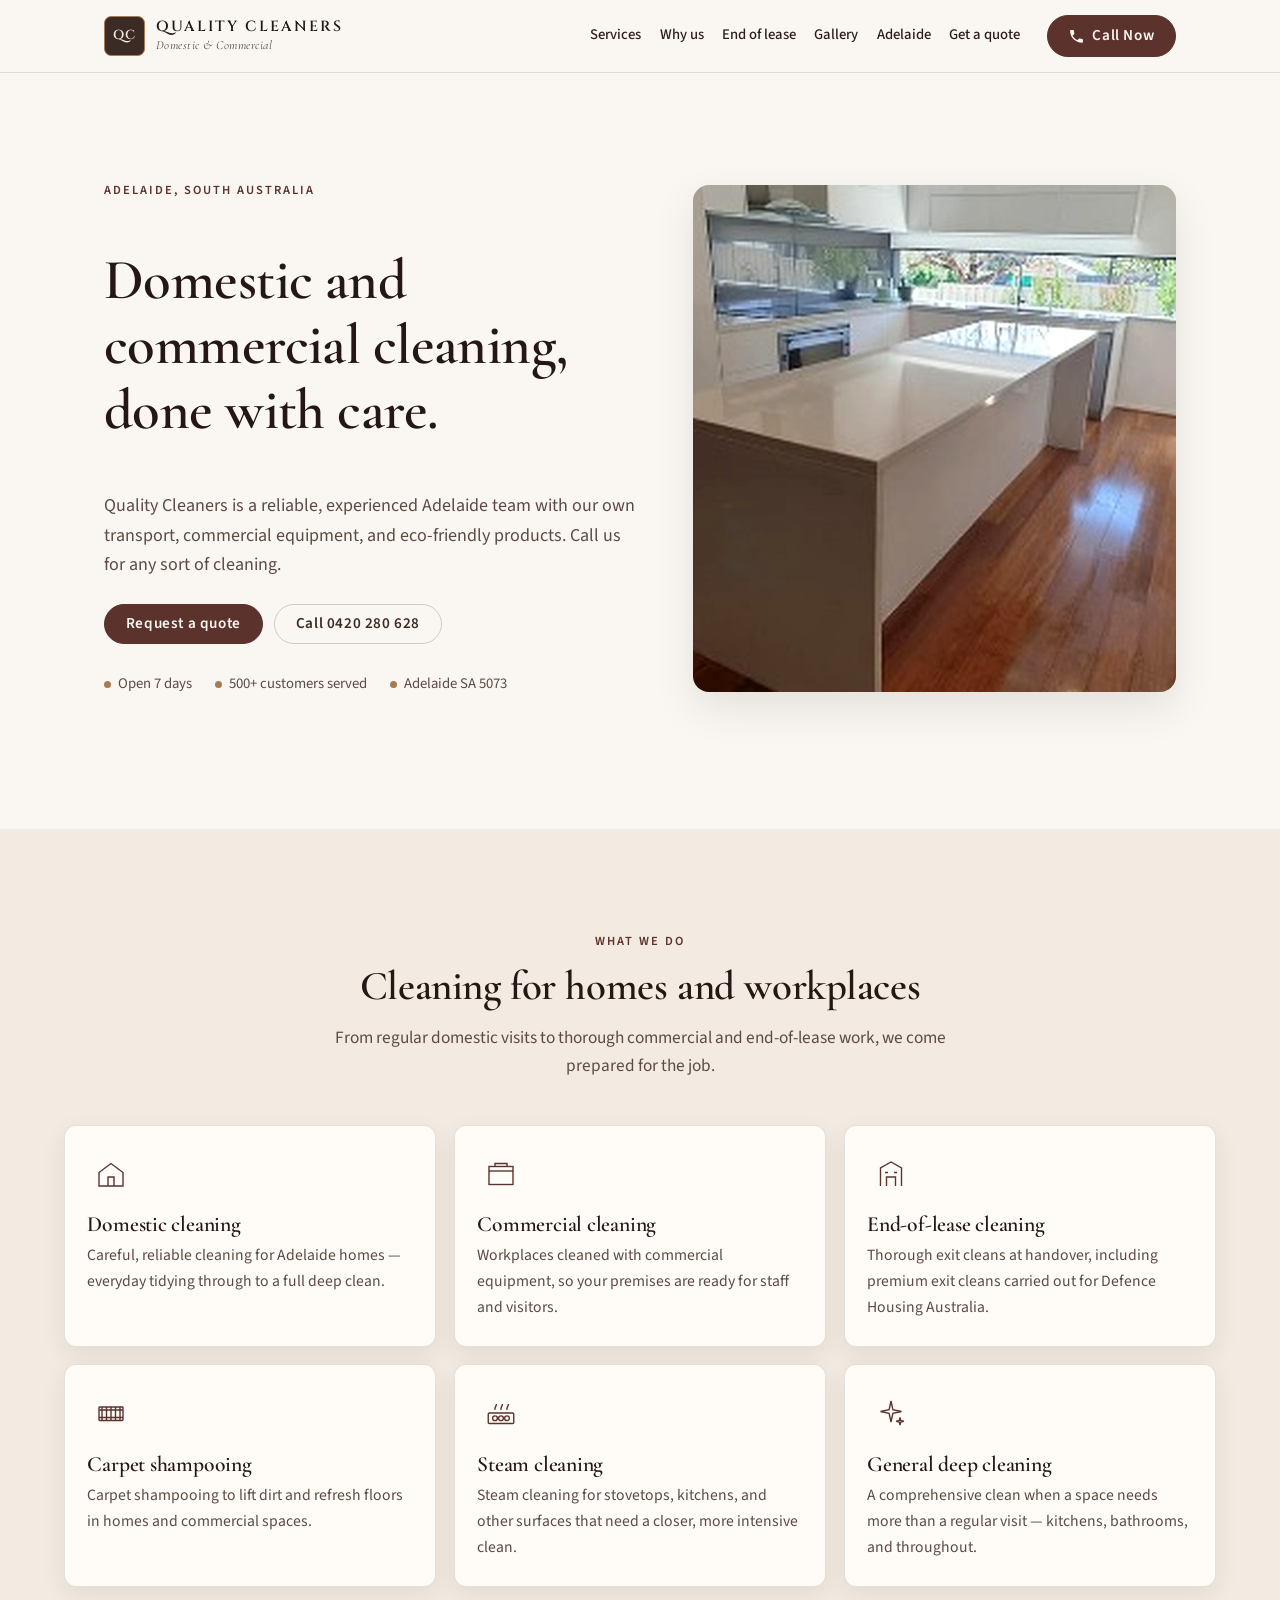
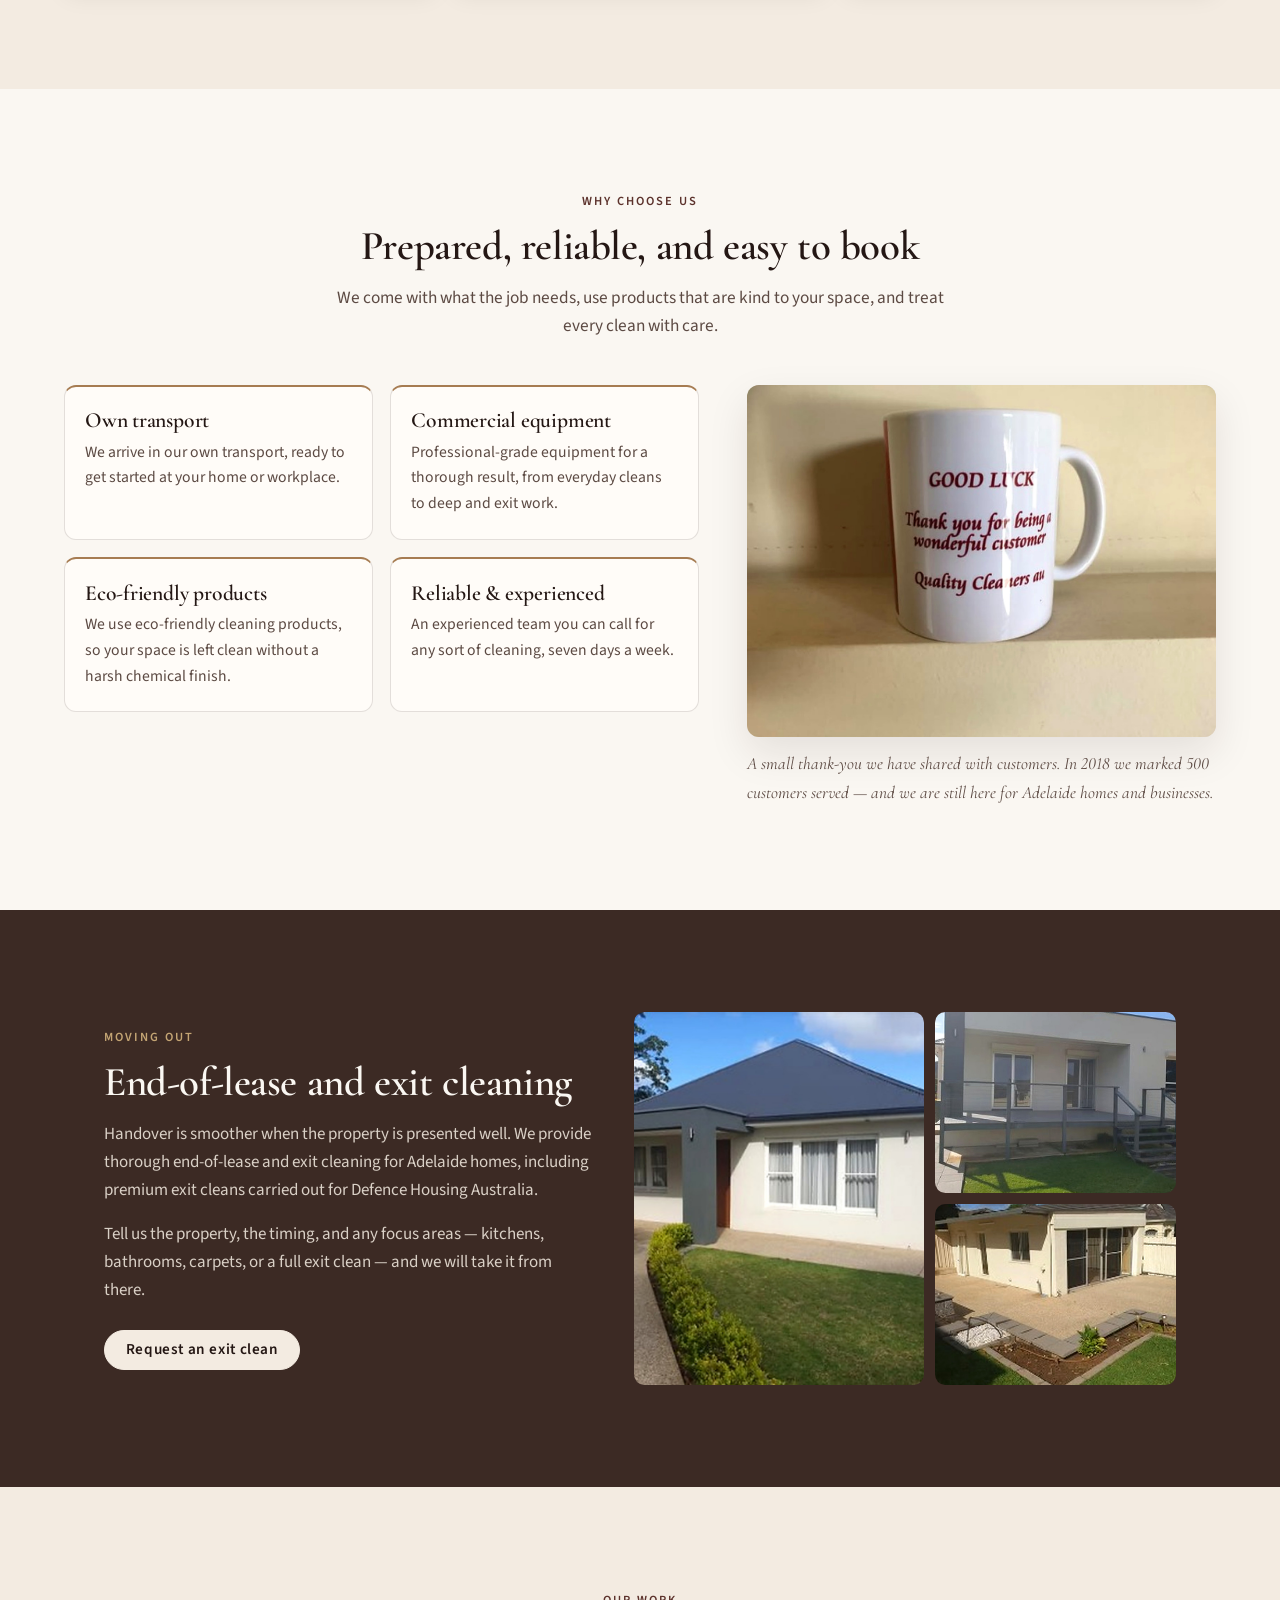
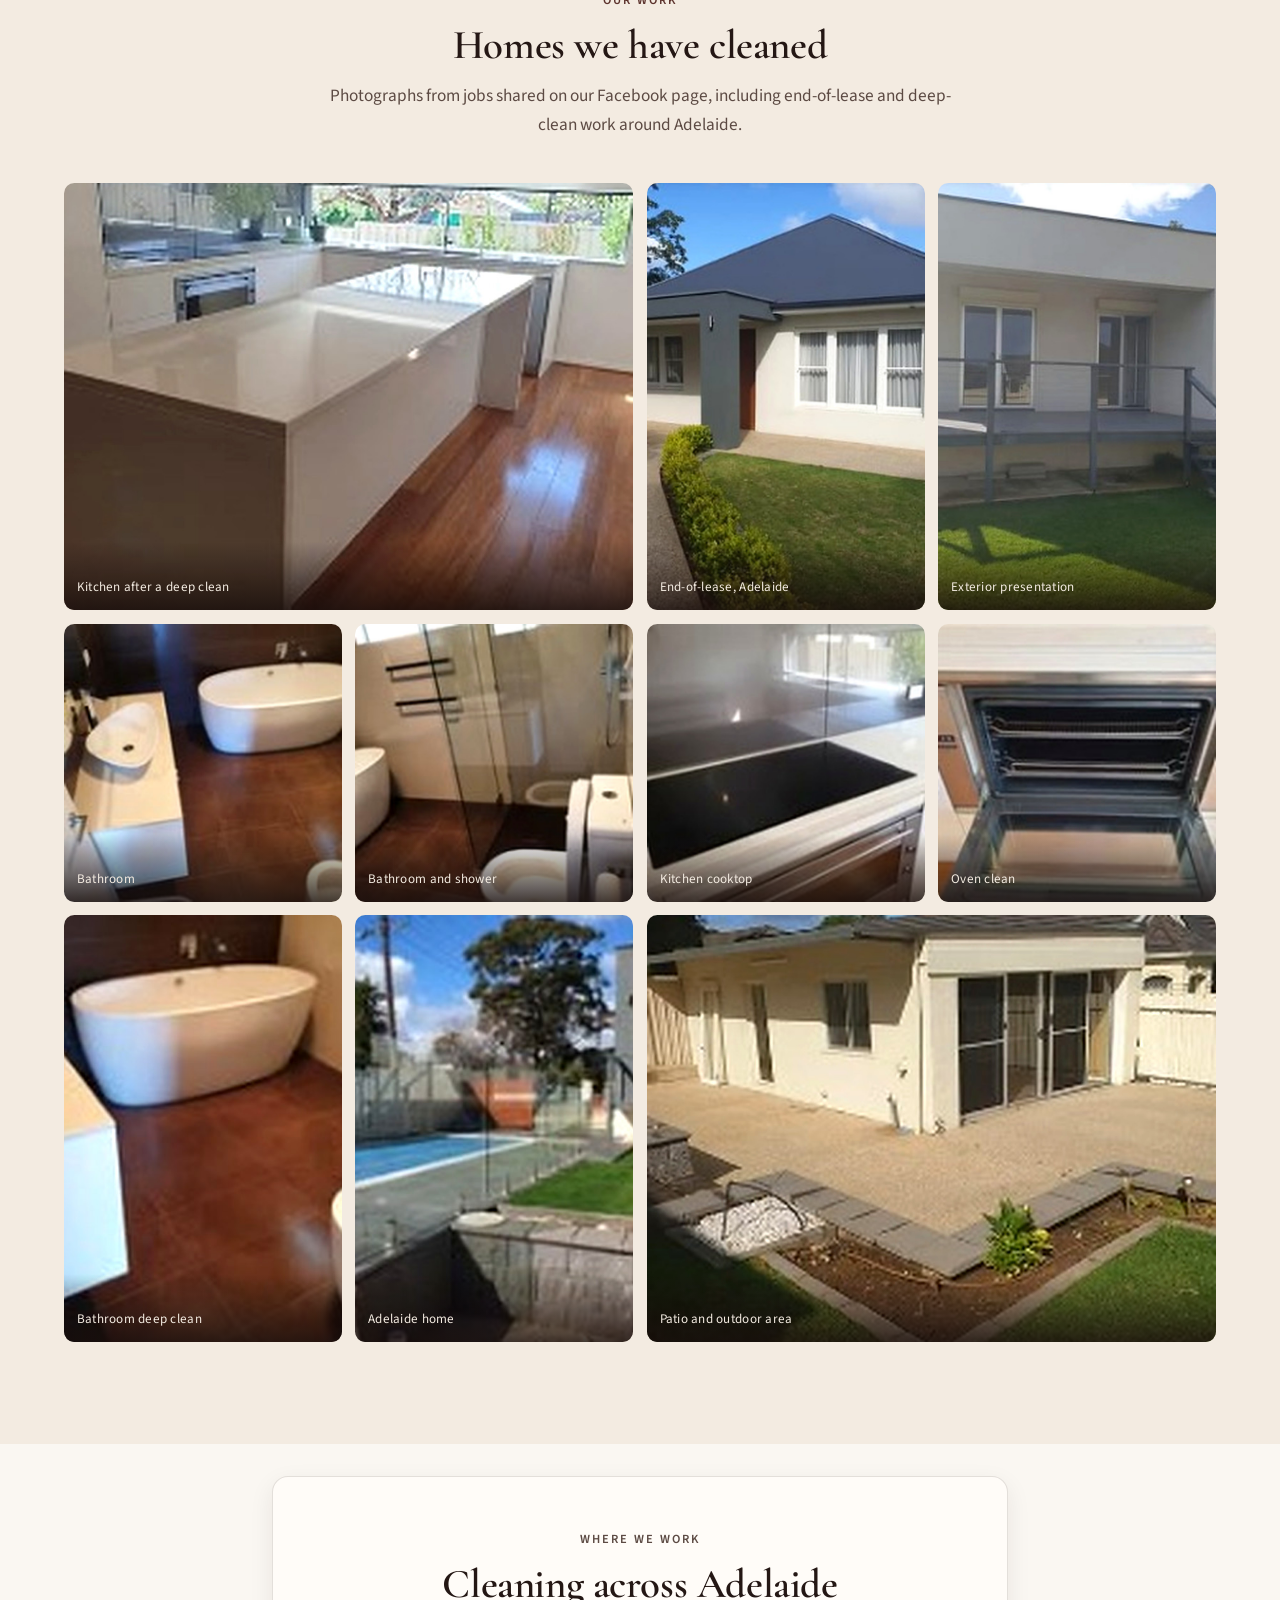
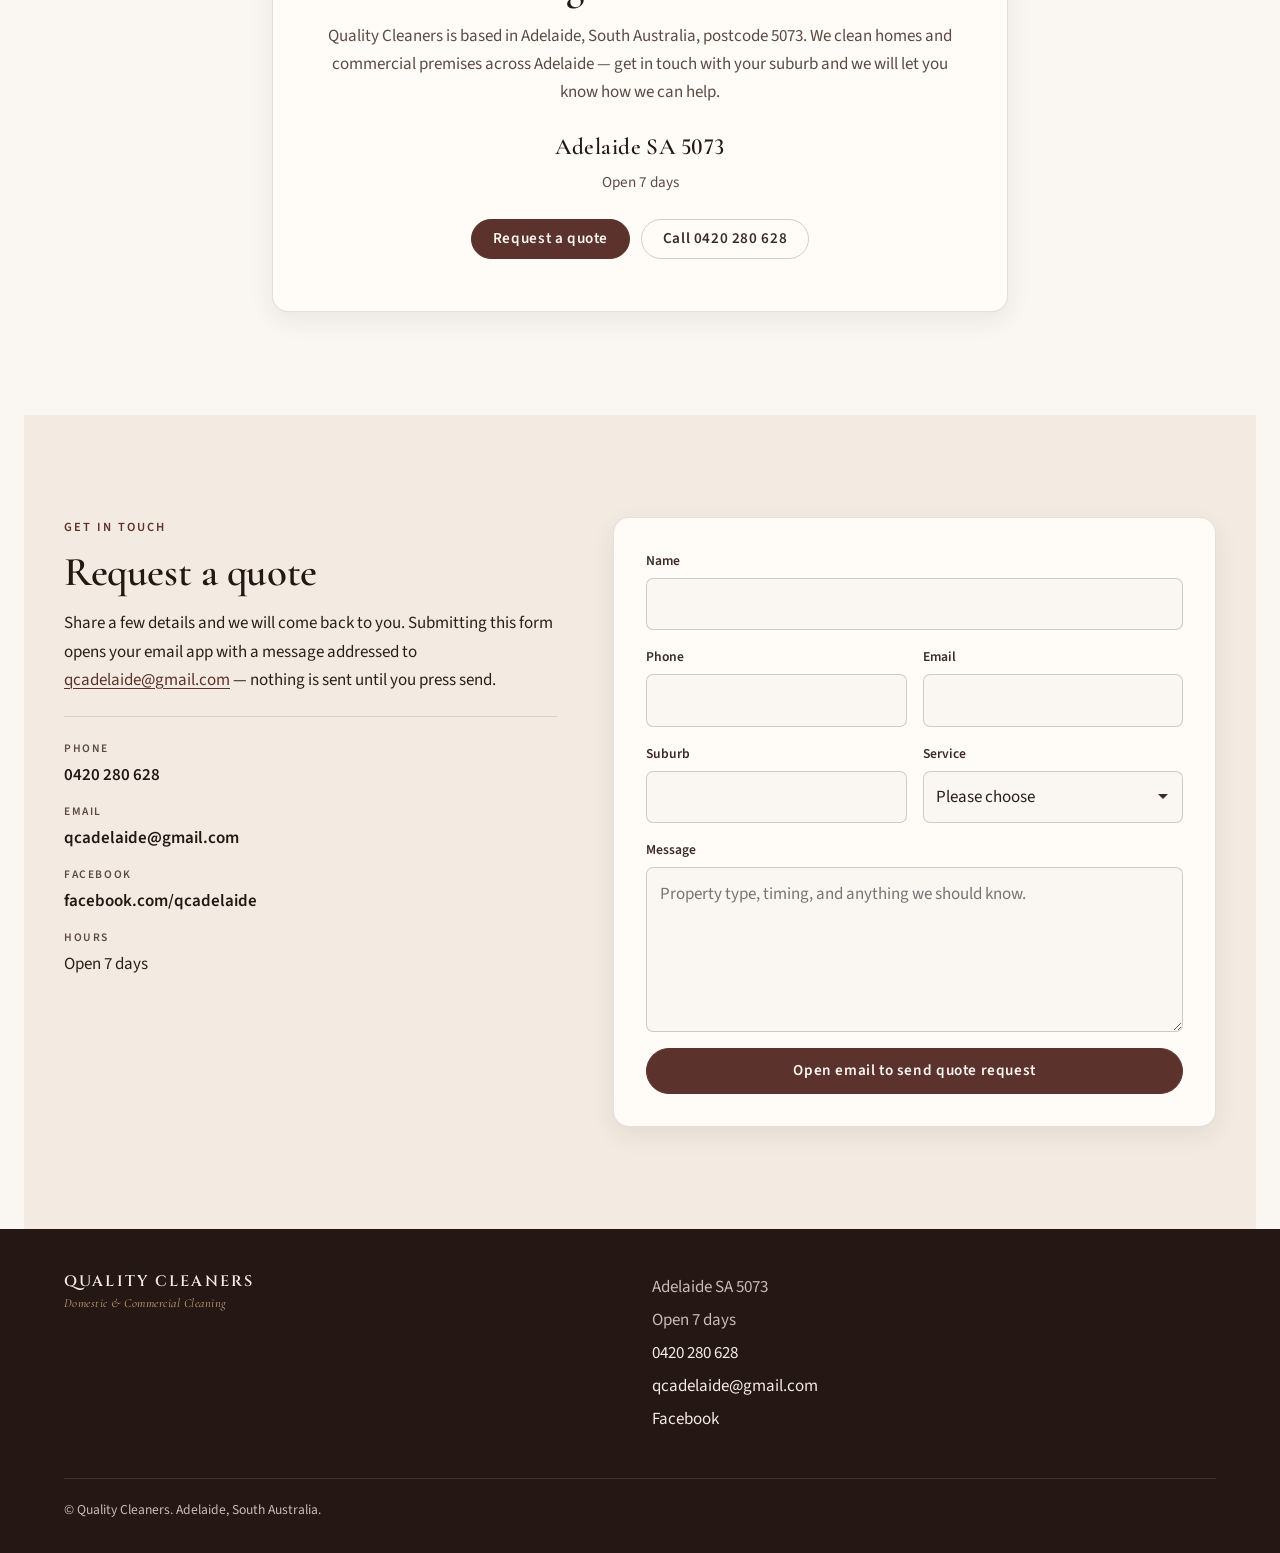
==== index.html @ 57293401 "Add Quality Cleaners Adelaide static site" ====
<!DOCTYPE html>
<html lang="en-AU">
<head>
  <meta charset="utf-8">
  <meta name="viewport" content="width=device-width, initial-scale=1">
  <title>Quality Cleaners | Domestic &amp; Commercial Cleaning in Adelaide</title>
  <meta name="description" content="Reliable, experienced Adelaide cleaners with our own transport, commercial equipment and eco-friendly products. Domestic, commercial, end-of-lease, carpet and steam cleaning. Open 7 days.">
  <meta name="theme-color" content="#3C2A24">
  <meta name="robots" content="index, follow">
  <meta name="geo.region" content="AU-SA">
  <meta name="geo.placename" content="Adelaide">
  <meta name="author" content="Quality Cleaners">
  <!-- TODO: Add a canonical URL and absolute og:image URL once the site has a live domain. -->
  <meta property="og:type" content="website">
  <meta property="og:locale" content="en_AU">
  <meta property="og:site_name" content="Quality Cleaners">
  <meta property="og:title" content="Quality Cleaners | Domestic &amp; Commercial Cleaning in Adelaide">
  <meta property="og:description" content="Reliable, experienced Adelaide cleaners with our own transport, commercial equipment and eco-friendly products. Open 7 days.">
  <meta property="og:image" content="images/og-image.jpg">
  <meta property="og:image:width" content="1200">
  <meta property="og:image:height" content="630">
  <meta property="og:image:alt" content="Quality Cleaners — a freshly cleaned kitchen in Adelaide.">
  <meta name="twitter:card" content="summary_large_image">
  <meta name="twitter:title" content="Quality Cleaners | Domestic &amp; Commercial Cleaning in Adelaide">
  <meta name="twitter:description" content="Reliable, experienced Adelaide cleaners. Own transport, commercial equipment, eco-friendly products. Open 7 days.">
  <meta name="twitter:image" content="images/og-image.jpg">
  <link rel="icon" href="favicon.svg" type="image/svg+xml">
  <link rel="icon" href="favicon.ico" sizes="any">
  <link rel="icon" href="favicon-32.png" type="image/png" sizes="32x32">
  <link rel="apple-touch-icon" href="apple-touch-icon.png">
  <link rel="preload" href="fonts/cinzel-normal-400-900-latin.woff2" as="font" type="font/woff2" crossorigin>
  <link rel="preload" href="fonts/cormorant-garamond-normal-400-700-latin.woff2" as="font" type="font/woff2" crossorigin>
  <link rel="preload" href="fonts/source-sans-3-normal-200-900-latin.woff2" as="font" type="font/woff2" crossorigin>
  <link rel="stylesheet" href="css/fonts.css">
  <link rel="stylesheet" href="css/styles.css">
  <script type="application/ld+json">
  {
    "@context": "https://schema.org",
    "@type": "LocalBusiness",
    "@id": "#quality-cleaners",
    "name": "Quality Cleaners",
    "alternateName": "Quality Cleaners au Domestic & Commercial Cleaning",
    "description": "Reliable, experienced Adelaide cleaners with our own transport, commercial equipment and eco-friendly products. Domestic, commercial, end-of-lease, carpet and steam cleaning.",
    "telephone": "+61420280628",
    "email": "qcadelaide@gmail.com",
    "image": "images/og-image.jpg",
    "address": {
      "@type": "PostalAddress",
      "addressLocality": "Adelaide",
      "addressRegion": "SA",
      "postalCode": "5073",
      "addressCountry": "AU"
    },
    "areaServed": {
      "@type": "City",
      "name": "Adelaide"
    },
    "openingHoursSpecification": {
      "@type": "OpeningHoursSpecification",
      "dayOfWeek": [
        "Monday", "Tuesday", "Wednesday", "Thursday", "Friday", "Saturday", "Sunday"
      ],
      "opens": "00:00",
      "closes": "23:59"
    },
    "sameAs": [
      "https://www.facebook.com/qcadelaide"
    ]
  }
  </script>
</head>
<body id="top">
  <a class="skip-link" href="#main">Skip to content</a>

  <header class="site-header" id="header">
    <div class="header-inner">
      <a class="logo" href="#top">
        <span class="logo-mark" aria-hidden="true">QC</span>
        <span class="logo-text">
          <span class="logo-name">Quality Cleaners</span>
          <span class="logo-tag">Domestic &amp; Commercial</span>
        </span>
      </a>
      <nav class="nav" id="site-nav" aria-label="Primary">
        <a href="#services">Services</a>
        <a href="#why-us">Why us</a>
        <a href="#end-of-lease">End of lease</a>
        <a href="#gallery">Gallery</a>
        <a href="#service-area">Adelaide</a>
        <a href="#quote">Get a quote</a>
      </nav>
      <a class="btn btn-call" href="tel:+61420280628">
        <svg class="icon" viewBox="0 0 24 24" aria-hidden="true"><path fill="currentColor" d="M6.6 10.8c1.4 2.8 3.8 5.1 6.6 6.6l2.2-2.2c.3-.3.7-.4 1.1-.2 1.2.4 2.5.6 3.8.6.6 0 1 .4 1 1V20c0 .6-.4 1-1 1C10.6 21 3 13.4 3 4c0-.6.4-1 1-1h3.5c.6 0 1 .4 1 1 0 1.3.2 2.6.6 3.8.1.4 0 .8-.3 1.1L6.6 10.8z"/></svg>
        Call Now
      </a>
      <button class="nav-toggle" type="button" aria-expanded="false" aria-controls="site-nav" aria-label="Open menu">
        <span></span><span></span><span></span>
      </button>
    </div>
  </header>

  <main id="main">
    <section class="hero" aria-labelledby="hero-title">
      <div class="hero-copy">
        <p class="eyebrow">Adelaide, South Australia</p>
        <h1 id="hero-title">Domestic and commercial cleaning, done with care.</h1>
        <p class="lead">Quality Cleaners is a reliable, experienced Adelaide team with our own transport, commercial equipment, and eco-friendly products. Call us for any sort of cleaning.</p>
        <div class="hero-actions">
          <a class="btn btn-primary" href="#quote">Request a quote</a>
          <a class="btn btn-ghost" href="tel:+61420280628">Call 0420 280 628</a>
        </div>
        <ul class="hero-points">
          <li>Open 7 days</li>
          <li>500+ customers served</li>
          <li>Adelaide SA 5073</li>
        </ul>
      </div>
      <figure class="hero-photo">
        <img src="images/gallery-kitchen.jpg" width="900" height="904" alt="A bright, freshly cleaned kitchen with a white island bench and timber floors.">
      </figure>
    </section>

    <section class="section services" id="services" aria-labelledby="services-title">
      <div class="section-head">
        <p class="eyebrow">What we do</p>
        <h2 id="services-title">Cleaning for homes and workplaces</h2>
        <p class="section-intro">From regular domestic visits to thorough commercial and end-of-lease work, we come prepared for the job.</p>
      </div>
      <ul class="service-grid">
        <li class="service-card">
          <span class="service-icon" aria-hidden="true">
            <svg viewBox="0 0 48 48" fill="none" stroke="currentColor" stroke-width="1.6"><path d="M8 22 L24 10 L40 22 V40 H8 Z"/><path d="M20 40 V28 H28 V40"/></svg>
          </span>
          <h3>Domestic cleaning</h3>
          <p>Careful, reliable cleaning for Adelaide homes — everyday tidying through to a full deep clean.</p>
        </li>
        <li class="service-card">
          <span class="service-icon" aria-hidden="true">
            <svg viewBox="0 0 48 48" fill="none" stroke="currentColor" stroke-width="1.6"><rect x="8" y="14" width="32" height="24"/><path d="M8 20 H40"/><path d="M16 14 V10 H32 V14"/></svg>
          </span>
          <h3>Commercial cleaning</h3>
          <p>Workplaces cleaned with commercial equipment, so your premises are ready for staff and visitors.</p>
        </li>
        <li class="service-card">
          <span class="service-icon" aria-hidden="true">
            <svg viewBox="0 0 48 48" fill="none" stroke="currentColor" stroke-width="1.6"><path d="M10 40 V16 L24 8 L38 16 V40"/><path d="M18 40 V28 H30 V40"/><path d="M16 22 H20 M28 22 H32"/></svg>
          </span>
          <h3>End-of-lease cleaning</h3>
          <p>Thorough exit cleans at handover, including premium exit cleans carried out for Defence Housing Australia.</p>
        </li>
        <li class="service-card">
          <span class="service-icon" aria-hidden="true">
            <svg viewBox="0 0 48 48" fill="none" stroke="currentColor" stroke-width="1.6"><rect x="8" y="16" width="32" height="18" rx="1"/><path d="M12 16 V34 M18 16 V34 M24 16 V34 M30 16 V34 M36 16 V34"/><path d="M8 20 H40 M8 30 H40"/></svg>
          </span>
          <h3>Carpet shampooing</h3>
          <p>Carpet shampooing to lift dirt and refresh floors in homes and commercial spaces.</p>
        </li>
        <li class="service-card">
          <span class="service-icon" aria-hidden="true">
            <svg viewBox="0 0 48 48" fill="none" stroke="currentColor" stroke-width="1.6"><rect x="7" y="24" width="34" height="14" rx="1.5"/><circle cx="16" cy="31" r="3.2"/><circle cx="24" cy="31" r="3.2"/><circle cx="32" cy="31" r="3.2"/><path d="M16 20 C15 16 18 15 18 12"/><path d="M24 20 C23 16 26 15 26 12"/><path d="M32 20 C31 16 34 15 34 12"/></svg>
          </span>
          <h3>Steam cleaning</h3>
          <p>Steam cleaning for stovetops, kitchens, and other surfaces that need a closer, more intensive clean.</p>
        </li>
        <li class="service-card">
          <span class="service-icon" aria-hidden="true">
            <svg viewBox="0 0 48 48" fill="none" stroke="currentColor" stroke-width="1.6"><path d="M24 8 L26.5 19.5 L38 22 L26.5 24.5 L24 36 L21.5 24.5 L10 22 L21.5 19.5 Z"/><path d="M36 30 L37 34 L41 35 L37 36 L36 40 L35 36 L31 35 L35 34 Z"/></svg>
          </span>
          <h3>General deep cleaning</h3>
          <p>A comprehensive clean when a space needs more than a regular visit — kitchens, bathrooms, and throughout.</p>
        </li>
      </ul>
    </section>

    <section class="section why" id="why-us" aria-labelledby="why-title">
      <div class="section-head">
        <p class="eyebrow">Why choose us</p>
        <h2 id="why-title">Prepared, reliable, and easy to book</h2>
        <p class="section-intro">We come with what the job needs, use products that are kind to your space, and treat every clean with care.</p>
      </div>
      <div class="why-layout">
        <ul class="why-grid">
          <li>
            <h3>Own transport</h3>
            <p>We arrive in our own transport, ready to get started at your home or workplace.</p>
          </li>
          <li>
            <h3>Commercial equipment</h3>
            <p>Professional-grade equipment for a thorough result, from everyday cleans to deep and exit work.</p>
          </li>
          <li>
            <h3>Eco-friendly products</h3>
            <p>We use eco-friendly cleaning products, so your space is left clean without a harsh chemical finish.</p>
          </li>
          <li>
            <h3>Reliable &amp; experienced</h3>
            <p>An experienced team you can call for any sort of cleaning, seven days a week.</p>
          </li>
        </ul>
        <figure class="why-aside">
          <img src="images/thank-you-mug.jpg" width="1201" height="900" alt="A Quality Cleaners thank-you mug that reads: Good luck. Thank you for being a wonderful customer.">
          <figcaption>A small thank-you we have shared with customers. In 2018 we marked 500 customers served — and we are still here for Adelaide homes and businesses.</figcaption>
        </figure>
      </div>
    </section>

    <section class="section eol" id="end-of-lease" aria-labelledby="eol-title">
      <div class="eol-copy">
        <p class="eyebrow">Moving out</p>
        <h2 id="eol-title">End-of-lease and exit cleaning</h2>
        <p>Handover is smoother when the property is presented well. We provide thorough end-of-lease and exit cleaning for Adelaide homes, including premium exit cleans carried out for Defence Housing Australia.</p>
        <p>Tell us the property, the timing, and any focus areas — kitchens, bathrooms, carpets, or a full exit clean — and we will take it from there.</p>
        <a class="btn btn-primary" href="#quote">Request an exit clean</a>
      </div>
      <div class="eol-photos">
        <figure>
          <img src="images/gallery-house-front.jpg" width="936" height="900" alt="A freshly presented Adelaide home after an end-of-lease clean.">
        </figure>
        <figure>
          <img src="images/gallery-house-balcony.jpg" width="936" height="900" alt="A modern Adelaide townhouse with a clean outdoor deck and lawn.">
        </figure>
        <figure>
          <img src="images/gallery-house-patio.jpg" width="900" height="904" alt="A clean patio and backyard after an exit clean.">
        </figure>
      </div>
    </section>

    <section class="section gallery" id="gallery" aria-labelledby="gallery-title">
      <div class="section-head">
        <p class="eyebrow">Our work</p>
        <h2 id="gallery-title">Homes we have cleaned</h2>
        <p class="section-intro">Photographs from jobs shared on our Facebook page, including end-of-lease and deep-clean work around Adelaide.</p>
      </div>
      <div class="gallery-grid">
        <figure class="wide">
          <img src="images/gallery-kitchen.jpg" width="900" height="904" alt="A glossy white kitchen island and timber floors after a deep clean.">
          <figcaption>Kitchen after a deep clean</figcaption>
        </figure>
        <figure>
          <img src="images/gallery-house-front.jpg" width="936" height="900" alt="Front of an Adelaide home presented for end-of-lease handover.">
          <figcaption>End-of-lease, Adelaide</figcaption>
        </figure>
        <figure>
          <img src="images/gallery-house-balcony.jpg" width="936" height="900" alt="Clean rear deck and facade of an Adelaide townhouse.">
          <figcaption>Exterior presentation</figcaption>
        </figure>
        <figure>
          <img src="images/gallery-bathroom.jpg" width="600" height="604" alt="A bathroom with a clean vanity, vessel basin and freestanding bath.">
          <figcaption>Bathroom</figcaption>
        </figure>
        <figure>
          <img src="images/gallery-shower.jpg" width="600" height="600" alt="A glass shower, toilet and tiled bathroom after cleaning.">
          <figcaption>Bathroom and shower</figcaption>
        </figure>
        <figure>
          <img src="images/gallery-cooktop.jpg" width="600" height="604" alt="A clean induction cooktop and kitchen benchtop after steam cleaning.">
          <figcaption>Kitchen cooktop</figcaption>
        </figure>
        <figure>
          <img src="images/gallery-oven.jpg" width="600" height="600" alt="A clean oven with the door open, shelves wiped down.">
          <figcaption>Oven clean</figcaption>
        </figure>
        <figure>
          <img src="images/gallery-bathtub.jpg" width="600" height="600" alt="A freestanding bath and tiled bathroom floor.">
          <figcaption>Bathroom deep clean</figcaption>
        </figure>
        <figure>
          <img src="images/gallery-house-pool.jpg" width="600" height="600" alt="An Adelaide backyard with a swimming pool, glass fencing and lawn.">
          <figcaption>Adelaide home</figcaption>
        </figure>
        <figure class="wide">
          <img src="images/gallery-house-patio.jpg" width="900" height="904" alt="A clean paved patio and garden beds at the rear of a house.">
          <figcaption>Patio and outdoor area</figcaption>
        </figure>
      </div>
    </section>

    <section class="section area" id="service-area" aria-labelledby="area-title">
      <div class="area-card">
        <p class="eyebrow">Where we work</p>
        <h2 id="area-title">Cleaning across Adelaide</h2>
        <p>Quality Cleaners is based in Adelaide, South Australia, postcode 5073. We clean homes and commercial premises across Adelaide — get in touch with your suburb and we will let you know how we can help.</p>
        <!-- TODO: Confirm street address. An older cover image showed 80 Montacute Road, Hectorville, Adelaide 5073. Displaying only Adelaide SA 5073 until confirmed. -->
        <p class="area-address">
          <strong>Adelaide SA 5073</strong>
          <span>Open 7 days</span>
        </p>
        <div class="area-actions">
          <a class="btn btn-primary" href="#quote">Request a quote</a>
          <a class="btn btn-ghost" href="tel:+61420280628">Call 0420 280 628</a>
        </div>
      </div>
    </section>

    <section class="section quote" id="quote" aria-labelledby="quote-title">
      <div class="quote-intro">
        <p class="eyebrow">Get in touch</p>
        <h2 id="quote-title">Request a quote</h2>
        <p>Share a few details and we will come back to you. Submitting this form opens your email app with a message addressed to <a href="mailto:qcadelaide@gmail.com">qcadelaide@gmail.com</a> — nothing is sent until you press send.</p>
        <ul class="contact-list">
          <li>
            <span class="label">Phone</span>
            <a href="tel:+61420280628">0420 280 628</a>
          </li>
          <li>
            <span class="label">Email</span>
            <a href="mailto:qcadelaide@gmail.com">qcadelaide@gmail.com</a>
          </li>
          <li>
            <span class="label">Facebook</span>
            <a href="https://www.facebook.com/qcadelaide" rel="noopener noreferrer" target="_blank">facebook.com/qcadelaide</a>
          </li>
          <li>
            <span class="label">Hours</span>
            <span>Open 7 days</span>
          </li>
        </ul>
      </div>
      <form class="quote-form" id="quote-form" action="mailto:qcadelaide@gmail.com" method="post" enctype="text/plain" novalidate>
        <div class="field">
          <label for="name">Name</label>
          <input id="name" name="name" type="text" autocomplete="name" required>
        </div>
        <div class="field-row">
          <div class="field">
            <label for="phone">Phone</label>
            <input id="phone" name="phone" type="tel" autocomplete="tel" inputmode="tel" required>
          </div>
          <div class="field">
            <label for="email">Email</label>
            <input id="email" name="email" type="email" autocomplete="email" required>
          </div>
        </div>
        <div class="field-row">
          <div class="field">
            <label for="suburb">Suburb</label>
            <input id="suburb" name="suburb" type="text" autocomplete="address-level2" required>
          </div>
          <div class="field">
            <label for="service">Service</label>
            <select id="service" name="service" required>
              <option value="">Please choose</option>
              <option>Domestic cleaning</option>
              <option>Commercial cleaning</option>
              <option>End-of-lease / exit cleaning</option>
              <option>Carpet shampooing</option>
              <option>Steam cleaning</option>
              <option>General deep cleaning</option>
              <option>Other / not sure</option>
            </select>
          </div>
        </div>
        <div class="field">
          <label for="message">Message</label>
          <textarea id="message" name="message" rows="5" placeholder="Property type, timing, and anything we should know."></textarea>
        </div>
        <button class="btn btn-primary btn-submit" type="submit">Open email to send quote request</button>
        <p class="form-note" id="form-note" role="status" hidden></p>
      </form>
    </section>
  </main>

  <footer class="site-footer">
    <div class="footer-inner">
      <div class="footer-brand">
        <p class="logo-name">Quality Cleaners</p>
        <p class="logo-tag">Domestic &amp; Commercial Cleaning</p>
      </div>
      <div class="footer-contact">
        <!-- TODO: Confirm street address. An older cover image showed 80 Montacute Road, Hectorville, Adelaide 5073. Displaying only Adelaide SA 5073 until confirmed. -->
        <p>Adelaide SA 5073</p>
        <p>Open 7 days</p>
        <p><a href="tel:+61420280628">0420 280 628</a></p>
        <p><a href="mailto:qcadelaide@gmail.com">qcadelaide@gmail.com</a></p>
        <p><a href="https://www.facebook.com/qcadelaide" rel="noopener noreferrer" target="_blank">Facebook</a></p>
      </div>
      <p class="footer-copy">&copy; Quality Cleaners. Adelaide, South Australia.</p>
    </div>
  </footer>

  <script src="js/main.js"></script>
</body>
</html>
---- css/fonts.css ----
/* latin-ext */
@font-face {
  font-family: 'Cinzel';
  font-style: normal;
  font-weight: 400 900;
  font-display: swap;
  src: url(../fonts/cinzel-normal-400-900-latin-ext.woff2) format('woff2');
  unicode-range: U+0100-02BA, U+02BD-02C5, U+02C7-02CC, U+02CE-02D7, U+02DD-02FF, U+0304, U+0308, U+0329, U+1D00-1DBF, U+1E00-1E9F, U+1EF2-1EFF, U+2020, U+20A0-20AB, U+20AD-20C4, U+2113, U+2C60-2C7F, U+A720-A7FF;
}

/* latin */
@font-face {
  font-family: 'Cinzel';
  font-style: normal;
  font-weight: 400 900;
  font-display: swap;
  src: url(../fonts/cinzel-normal-400-900-latin.woff2) format('woff2');
  unicode-range: U+0000-00FF, U+0131, U+0152-0153, U+02BB-02BC, U+02C6, U+02DA, U+02DC, U+0304, U+0308, U+0329, U+2000-206F, U+20AC, U+2122, U+2191, U+2193, U+2212, U+2215, U+FEFF, U+FFFD;
}

/* latin-ext */
@font-face {
  font-family: 'Cormorant Garamond';
  font-style: italic;
  font-weight: 400 700;
  font-display: swap;
  src: url(../fonts/cormorant-garamond-italic-400-700-latin-ext.woff2) format('woff2');
  unicode-range: U+0100-02BA, U+02BD-02C5, U+02C7-02CC, U+02CE-02D7, U+02DD-02FF, U+0304, U+0308, U+0329, U+1D00-1DBF, U+1E00-1E9F, U+1EF2-1EFF, U+2020, U+20A0-20AB, U+20AD-20C4, U+2113, U+2C60-2C7F, U+A720-A7FF;
}

/* latin */
@font-face {
  font-family: 'Cormorant Garamond';
  font-style: italic;
  font-weight: 400 700;
  font-display: swap;
  src: url(../fonts/cormorant-garamond-italic-400-700-latin.woff2) format('woff2');
  unicode-range: U+0000-00FF, U+0131, U+0152-0153, U+02BB-02BC, U+02C6, U+02DA, U+02DC, U+0304, U+0308, U+0329, U+2000-206F, U+20AC, U+2122, U+2191, U+2193, U+2212, U+2215, U+FEFF, U+FFFD;
}

/* latin-ext */
@font-face {
  font-family: 'Cormorant Garamond';
  font-style: normal;
  font-weight: 400 700;
  font-display: swap;
  src: url(../fonts/cormorant-garamond-normal-400-700-latin-ext.woff2) format('woff2');
  unicode-range: U+0100-02BA, U+02BD-02C5, U+02C7-02CC, U+02CE-02D7, U+02DD-02FF, U+0304, U+0308, U+0329, U+1D00-1DBF, U+1E00-1E9F, U+1EF2-1EFF, U+2020, U+20A0-20AB, U+20AD-20C4, U+2113, U+2C60-2C7F, U+A720-A7FF;
}

/* latin */
@font-face {
  font-family: 'Cormorant Garamond';
  font-style: normal;
  font-weight: 400 700;
  font-display: swap;
  src: url(../fonts/cormorant-garamond-normal-400-700-latin.woff2) format('woff2');
  unicode-range: U+0000-00FF, U+0131, U+0152-0153, U+02BB-02BC, U+02C6, U+02DA, U+02DC, U+0304, U+0308, U+0329, U+2000-206F, U+20AC, U+2122, U+2191, U+2193, U+2212, U+2215, U+FEFF, U+FFFD;
}

/* latin-ext */
@font-face {
  font-family: 'Source Sans 3';
  font-style: italic;
  font-weight: 200 900;
  font-display: swap;
  src: url(../fonts/source-sans-3-italic-200-900-latin-ext.woff2) format('woff2');
  unicode-range: U+0100-02BA, U+02BD-02C5, U+02C7-02CC, U+02CE-02D7, U+02DD-02FF, U+0304, U+0308, U+0329, U+1D00-1DBF, U+1E00-1E9F, U+1EF2-1EFF, U+2020, U+20A0-20AB, U+20AD-20C4, U+2113, U+2C60-2C7F, U+A720-A7FF;
}

/* latin */
@font-face {
  font-family: 'Source Sans 3';
  font-style: italic;
  font-weight: 200 900;
  font-display: swap;
  src: url(../fonts/source-sans-3-italic-200-900-latin.woff2) format('woff2');
  unicode-range: U+0000-00FF, U+0131, U+0152-0153, U+02BB-02BC, U+02C6, U+02DA, U+02DC, U+0304, U+0308, U+0329, U+2000-206F, U+20AC, U+2122, U+2191, U+2193, U+2212, U+2215, U+FEFF, U+FFFD;
}

/* latin-ext */
@font-face {
  font-family: 'Source Sans 3';
  font-style: normal;
  font-weight: 200 900;
  font-display: swap;
  src: url(../fonts/source-sans-3-normal-200-900-latin-ext.woff2) format('woff2');
  unicode-range: U+0100-02BA, U+02BD-02C5, U+02C7-02CC, U+02CE-02D7, U+02DD-02FF, U+0304, U+0308, U+0329, U+1D00-1DBF, U+1E00-1E9F, U+1EF2-1EFF, U+2020, U+20A0-20AB, U+20AD-20C4, U+2113, U+2C60-2C7F, U+A720-A7FF;
}

/* latin */
@font-face {
  font-family: 'Source Sans 3';
  font-style: normal;
  font-weight: 200 900;
  font-display: swap;
  src: url(../fonts/source-sans-3-normal-200-900-latin.woff2) format('woff2');
  unicode-range: U+0000-00FF, U+0131, U+0152-0153, U+02BB-02BC, U+02C6, U+02DA, U+02DC, U+0304, U+0308, U+0329, U+2000-206F, U+20AC, U+2122, U+2191, U+2193, U+2212, U+2215, U+FEFF, U+FFFD;
}
---- css/styles.css ----
/* Quality Cleaners — cream and burgundy-brown */

:root {
  --cream: #F3EBE1;
  --cream-light: #FAF7F2;
  --cream-dark: #E6D9CB;
  --ink: #2C1F1B;
  --ink-soft: #5C4A43;
  --brown: #3C2A24;
  --brown-deep: #241714;
  --burgundy: #5C322C;
  --burgundy-hover: #4A2722;
  --bronze: #A67C52;
  --bronze-soft: #C4A574;
  --line: rgba(60, 42, 36, 0.14);
  --line-strong: rgba(60, 42, 36, 0.22);
  --white: #FFFCF8;
  --shadow: 0 16px 40px rgba(36, 23, 20, 0.10);
  --shadow-soft: 0 8px 24px rgba(36, 23, 20, 0.08);
  --header-h: 4.5rem;
  --max: 72rem;
  --gutter: clamp(1.25rem, 4vw, 2.5rem);
  --font-serif-display: "Cinzel", "Times New Roman", Georgia, serif;
  --font-serif: "Cormorant Garamond", Georgia, "Times New Roman", serif;
  --font-sans: "Source Sans 3", "Source Sans Pro", "Segoe UI", sans-serif;
  --radius: 0.75rem;
}

*, *::before, *::after { box-sizing: border-box; }

html {
  scroll-behavior: smooth;
  scroll-padding-top: calc(var(--header-h) + 0.75rem);
}

@media (prefers-reduced-motion: reduce) {
  html { scroll-behavior: auto; }
  *, *::before, *::after {
    animation-duration: 0.01ms !important;
    animation-iteration-count: 1 !important;
    transition-duration: 0.01ms !important;
  }
}

body {
  margin: 0;
  font-family: var(--font-sans);
  font-size: 1.0625rem;
  line-height: 1.65;
  color: var(--ink);
  background: var(--cream-light);
  -webkit-font-smoothing: antialiased;
  text-rendering: optimizeLegibility;
}

img {
  max-width: 100%;
  height: auto;
  display: block;
}

a {
  color: var(--burgundy);
  text-decoration-thickness: 1px;
  text-underline-offset: 0.18em;
}

a:hover { color: var(--brown-deep); }

h1, h2, h3, .logo-name {
  font-family: var(--font-serif);
  font-weight: 600;
  color: var(--brown-deep);
  letter-spacing: -0.01em;
  line-height: 1.15;
  font-variant-numeric: lining-nums;
}

h1 { font-size: clamp(2.15rem, 4.6vw, 3.55rem); font-weight: 600; }
h2 { font-size: clamp(1.85rem, 3.2vw, 2.65rem); margin: 0.35rem 0 0.85rem; }
h3 { font-size: 1.35rem; margin: 0 0 0.4rem; font-weight: 600; }

p { margin: 0 0 1rem; }
p:last-child { margin-bottom: 0; }

:focus-visible {
  outline: 2px solid var(--bronze);
  outline-offset: 3px;
}

.skip-link {
  position: absolute;
  left: 1rem;
  top: -4rem;
  z-index: 100;
  background: var(--brown);
  color: var(--cream);
  padding: 0.6rem 1rem;
  text-decoration: none;
}
.skip-link:focus { top: 0.75rem; color: var(--cream); }

/* Buttons */
.btn {
  display: inline-flex;
  align-items: center;
  justify-content: center;
  gap: 0.45rem;
  font-family: var(--font-sans);
  font-size: 0.95rem;
  font-weight: 600;
  letter-spacing: 0.04em;
  text-decoration: none;
  border: 1px solid transparent;
  border-radius: 999px;
  padding: 0.72rem 1.3rem;
  cursor: pointer;
  line-height: 1;
  transition: background 0.18s ease, color 0.18s ease, border-color 0.18s ease, transform 0.18s ease;
}
.btn .icon { width: 1.05rem; height: 1.05rem; flex: none; }
.btn-primary {
  background: var(--burgundy);
  color: var(--cream-light);
  border-color: var(--burgundy);
}
.btn-primary:hover {
  background: var(--burgundy-hover);
  color: var(--cream-light);
  border-color: var(--burgundy-hover);
}
.btn-call {
  background: var(--burgundy);
  color: var(--cream-light);
  border-color: var(--burgundy);
  white-space: nowrap;
}
.btn-call:hover {
  background: var(--burgundy-hover);
  color: var(--cream-light);
}
.btn-ghost {
  background: transparent;
  color: var(--brown);
  border-color: var(--line-strong);
}
.btn-ghost:hover {
  background: var(--cream);
  color: var(--brown-deep);
  border-color: var(--brown);
}
.btn-submit { width: 100%; padding: 0.9rem 1.3rem; }

/* Header */
.site-header {
  position: sticky;
  top: 0;
  z-index: 50;
  background: rgba(250, 247, 242, 0.92);
  backdrop-filter: blur(14px);
  -webkit-backdrop-filter: blur(14px);
  border-bottom: 1px solid var(--line);
  transition: box-shadow 0.2s ease;
}
.site-header.is-scrolled { box-shadow: var(--shadow-soft); }

.header-inner {
  max-width: var(--max);
  margin: 0 auto;
  padding: 0.7rem var(--gutter);
  min-height: var(--header-h);
  display: flex;
  align-items: center;
  gap: 1.25rem;
}

.logo {
  display: flex;
  align-items: center;
  gap: 0.7rem;
  text-decoration: none;
  color: var(--brown-deep);
  min-width: 0;
}
.logo:hover { color: var(--brown-deep); }

.logo-mark {
  flex: none;
  width: 2.55rem;
  height: 2.55rem;
  border-radius: 0.45rem;
  background: var(--brown);
  color: var(--cream);
  border: 1px solid var(--bronze);
  display: grid;
  place-items: center;
  font-family: var(--font-serif-display);
  font-weight: 600;
  font-size: 0.82rem;
  letter-spacing: 0.04em;
  box-shadow: inset 0 0 0 2px var(--brown);
}

.logo-text { display: flex; flex-direction: column; line-height: 1.1; }
.logo-name {
  font-family: var(--font-serif-display);
  font-size: 0.92rem;
  font-weight: 600;
  letter-spacing: 0.14em;
  text-transform: uppercase;
  margin: 0;
}
.logo-tag {
  font-family: var(--font-serif);
  font-size: 0.78rem;
  font-style: italic;
  color: var(--ink-soft);
  letter-spacing: 0.04em;
  margin-top: 0.15rem;
}

.nav {
  display: none;
  align-items: center;
  gap: 0.15rem 1.15rem;
  margin-left: auto;
}
.nav a {
  color: var(--ink);
  text-decoration: none;
  font-size: 0.92rem;
  font-weight: 500;
  padding: 0.25rem 0;
  border-bottom: 1px solid transparent;
}
.nav a:hover {
  color: var(--burgundy);
  border-bottom-color: var(--bronze);
}

.header-inner .btn-call { margin-left: auto; }
.nav-toggle {
  display: inline-flex;
  flex-direction: column;
  justify-content: center;
  gap: 5px;
  width: 2.5rem;
  height: 2.5rem;
  padding: 0.5rem;
  border: 1px solid var(--line-strong);
  border-radius: 0.4rem;
  background: transparent;
  cursor: pointer;
}
.nav-toggle span {
  display: block;
  height: 1.5px;
  background: var(--brown);
  border-radius: 1px;
  transition: transform 0.2s ease, opacity 0.2s ease;
}
.nav-toggle[aria-expanded="true"] span:nth-child(1) { transform: translateY(6.5px) rotate(45deg); }
.nav-toggle[aria-expanded="true"] span:nth-child(2) { opacity: 0; }
.nav-toggle[aria-expanded="true"] span:nth-child(3) { transform: translateY(-6.5px) rotate(-45deg); }

@media (min-width: 960px) {
  .nav { display: flex; }
  .nav-toggle { display: none; }
  .header-inner .btn-call { margin-left: 0.4rem; }
}

/* Mobile nav panel */
@media (max-width: 959px) {
  .nav {
    display: flex;
    flex-direction: column;
    align-items: stretch;
    gap: 0;
    position: absolute;
    left: 0;
    right: 0;
    top: 100%;
    background: var(--cream-light);
    border-bottom: 1px solid var(--line);
    padding: 0.5rem var(--gutter) 1.1rem;
    box-shadow: var(--shadow-soft);
    transform-origin: top;
  }
  .nav:not(.is-open) { display: none; }
  .nav a {
    padding: 0.75rem 0;
    border-bottom: 1px solid var(--line);
    font-size: 1.05rem;
  }
  .nav a:last-child { border-bottom: 0; }
  body.nav-open { overflow: hidden; }
}

/* Hero */
.hero {
  max-width: var(--max);
  margin: 0 auto;
  padding: clamp(1.75rem, 4vw, 3.5rem) var(--gutter) clamp(2.5rem, 6vw, 5rem);
  display: grid;
  gap: 2.25rem;
  align-items: center;
}
@media (min-width: 880px) {
  .hero {
    grid-template-columns: minmax(0, 1.05fr) minmax(0, 0.95fr);
    gap: 3.5rem;
    min-height: calc(92vh - var(--header-h));
    min-height: calc(92svh - var(--header-h));
  }
}

.eyebrow {
  font-family: var(--font-sans);
  font-size: 0.78rem;
  font-weight: 600;
  letter-spacing: 0.16em;
  text-transform: uppercase;
  color: var(--burgundy);
  margin: 0 0 0.7rem;
}

.lead {
  font-size: 1.125rem;
  color: var(--ink-soft);
  max-width: 38rem;
}

.hero-actions {
  display: flex;
  flex-wrap: wrap;
  gap: 0.7rem;
  margin: 1.5rem 0 1.75rem;
}

.hero-points {
  display: flex;
  flex-wrap: wrap;
  gap: 0.6rem 1.4rem;
  list-style: none;
  padding: 0;
  margin: 0;
  font-size: 0.92rem;
  color: var(--ink-soft);
}
.hero-points li {
  display: flex;
  align-items: center;
  gap: 0.45rem;
}
.hero-points li::before {
  content: "";
  width: 0.45rem;
  height: 0.45rem;
  border-radius: 50%;
  background: var(--bronze);
  flex: none;
}

.hero-photo {
  margin: 0;
  border-radius: 1rem;
  overflow: hidden;
  box-shadow: var(--shadow);
  background: var(--cream-dark);
  aspect-ratio: 1 / 1.05;
}
.hero-photo img {
  width: 100%;
  height: 100%;
  object-fit: cover;
  object-position: 60% 50%;
}

/* Sections */
.section {
  padding: clamp(3.5rem, 8vw, 6.5rem) var(--gutter);
}
.section-head {
  max-width: 40rem;
  margin: 0 auto 2.75rem;
  text-align: center;
}
.section-intro {
  color: var(--ink-soft);
  font-size: 1.08rem;
}

/* Services */
.services { background: var(--cream); }
.service-grid {
  list-style: none;
  padding: 0;
  margin: 0 auto;
  max-width: var(--max);
  display: grid;
  gap: 1.1rem;
  grid-template-columns: 1fr;
}
@media (min-width: 640px) {
  .service-grid { grid-template-columns: 1fr 1fr; }
}
@media (min-width: 1000px) {
  .service-grid { grid-template-columns: 1fr 1fr 1fr; }
}

.service-card {
  background: var(--white);
  border: 1px solid var(--line);
  border-radius: var(--radius);
  padding: 1.5rem 1.4rem 1.55rem;
  box-shadow: var(--shadow-soft);
}
.service-card p { color: var(--ink-soft); font-size: 0.98rem; }
.service-icon {
  display: grid;
  place-items: center;
  width: 3rem;
  height: 3rem;
  margin-bottom: 0.9rem;
  color: var(--burgundy);
}
.service-icon svg { width: 2.25rem; height: 2.25rem; stroke-width: 1.85; }

/* Why us */
.why { background: var(--cream-light); }
.why-layout {
  max-width: var(--max);
  margin: 0 auto;
  display: grid;
  gap: 2rem;
}
@media (min-width: 900px) {
  .why-layout {
    grid-template-columns: 1.15fr 0.85fr;
    gap: 3rem;
    align-items: start;
  }
}
.why-grid {
  list-style: none;
  padding: 0;
  margin: 0;
  display: grid;
  gap: 1.1rem;
}
@media (min-width: 560px) {
  .why-grid { grid-template-columns: 1fr 1fr; }
}
.why-grid li {
  background: var(--white);
  border: 1px solid var(--line);
  border-radius: var(--radius);
  padding: 1.35rem 1.25rem;
  border-top: 2px solid var(--bronze);
}
.why-grid p { color: var(--ink-soft); font-size: 0.98rem; }

.why-aside { margin: 0; }
.why-aside img {
  width: 100%;
  border-radius: var(--radius);
  box-shadow: var(--shadow);
  object-fit: cover;
  aspect-ratio: 4 / 3;
  object-position: 50% 40%;
  background: var(--cream-dark);
}
.why-aside figcaption {
  color: var(--ink-soft);
  margin-top: 0.85rem;
  font-style: italic;
  font-family: var(--font-serif);
  font-size: 1.08rem;
  font-variant-numeric: lining-nums;
}

/* End of lease */
.eol {
  background: var(--brown);
  color: var(--cream);
  display: grid;
  gap: 2.5rem;
}
@media (min-width: 900px) {
  .eol {
    grid-template-columns: minmax(0, 0.95fr) minmax(0, 1.05fr);
    align-items: center;
    padding-left: max(var(--gutter), calc((100% - var(--max)) / 2 + var(--gutter)));
    padding-right: max(var(--gutter), calc((100% - var(--max)) / 2 + var(--gutter)));
  }
}
.eol h2, .eol .eyebrow { color: var(--cream-light); }
.eol .eyebrow { color: var(--bronze-soft); }
.eol p { color: rgba(243, 235, 225, 0.86); }
.eol .btn-primary {
  background: var(--cream);
  color: var(--brown-deep);
  border-color: var(--cream);
  margin-top: 0.6rem;
}
.eol .btn-primary:hover {
  background: var(--cream-dark);
  color: var(--brown-deep);
  border-color: var(--cream-dark);
}
.eol-photos {
  display: grid;
  grid-template-columns: 1.2fr 1fr;
  grid-template-rows: auto auto;
  gap: 0.7rem;
}
.eol-photos figure { margin: 0; overflow: hidden; border-radius: 0.65rem; }
.eol-photos img { width: 100%; height: 100%; object-fit: cover; aspect-ratio: 4 / 3; }
.eol-photos figure:first-child {
  grid-row: 1 / 3;
}
.eol-photos figure:first-child img {
  aspect-ratio: auto;
  height: 100%;
  min-height: 100%;
  object-position: 72% 48%;
}

/* Gallery */
.gallery { background: var(--cream); }
.gallery-grid {
  max-width: var(--max);
  margin: 0 auto;
  display: grid;
  gap: 0.85rem;
  grid-template-columns: 1fr 1fr;
}
@media (min-width: 800px) {
  .gallery-grid { grid-template-columns: repeat(4, 1fr); }
}
.gallery-grid figure {
  margin: 0;
  background: var(--brown-deep);
  border-radius: 0.65rem;
  overflow: hidden;
  position: relative;
}
.gallery-grid img {
  width: 100%;
  height: 100%;
  object-fit: cover;
  aspect-ratio: 1 / 1;
  transition: transform 0.45s ease;
}
.gallery-grid figure:hover img { transform: scale(1.04); }
.gallery-grid figcaption {
  position: absolute;
  left: 0;
  right: 0;
  bottom: 0;
  padding: 2.2rem 0.8rem 0.7rem;
  background: linear-gradient(transparent, rgba(24, 14, 12, 0.82));
  color: var(--cream);
  font-size: 0.82rem;
  letter-spacing: 0.02em;
}
.gallery-grid .wide { grid-column: span 2; }
.gallery-grid .wide img { aspect-ratio: 4 / 3; }
@media (max-width: 799px) {
  .gallery-grid .wide { grid-column: span 2; }
}

/* Service area */
.area {
  background: var(--cream-light);
  padding-top: 2rem;
}
.area-card {
  max-width: 46rem;
  margin: 0 auto;
  text-align: center;
  background: var(--white);
  border: 1px solid var(--line);
  border-radius: 1rem;
  padding: clamp(2rem, 5vw, 3.25rem) clamp(1.25rem, 4vw, 3rem);
  box-shadow: var(--shadow-soft);
}
.area-card p { color: var(--ink-soft); }
.area-address {
  display: flex;
  flex-direction: column;
  gap: 0.2rem;
  margin: 1.4rem 0 1.5rem;
  font-family: var(--font-serif);
  font-size: 1.45rem;
  font-variant-numeric: lining-nums;
  color: var(--brown-deep) !important;
}
.area-address strong {
  font-weight: 600;
  color: var(--brown-deep);
  letter-spacing: 0.02em;
}
.area-address span {
  font-family: var(--font-sans);
  font-size: 0.95rem;
  font-style: normal;
  color: var(--ink-soft);
}
.area-actions {
  display: flex;
  flex-wrap: wrap;
  justify-content: center;
  gap: 0.7rem;
}

/* Quote */
.quote {
  background: var(--cream);
  display: grid;
  gap: 2.5rem;
  max-width: calc(var(--max) + var(--gutter) * 2);
  margin: 0 auto;
}
@media (min-width: 900px) {
  .quote {
    grid-template-columns: 0.9fr 1.1fr;
    gap: 3.5rem;
    align-items: start;
  }
}
.quote-intro .contact-list {
  list-style: none;
  padding: 1.4rem 0 0;
  margin: 1.4rem 0 0;
  border-top: 1px solid var(--line);
  display: grid;
  gap: 0.85rem;
}
.contact-list .label {
  display: block;
  font-size: 0.72rem;
  font-weight: 600;
  letter-spacing: 0.14em;
  text-transform: uppercase;
  color: var(--ink-soft);
  margin-bottom: 0.15rem;
}
.contact-list a { color: var(--brown-deep); text-decoration: none; font-weight: 600; }
.contact-list a:hover { color: var(--burgundy); text-decoration: underline; }

.quote-form {
  background: var(--white);
  border: 1px solid var(--line);
  border-radius: 1rem;
  padding: clamp(1.25rem, 3vw, 2rem);
  box-shadow: var(--shadow-soft);
  display: grid;
  gap: 1rem;
}
.field { display: flex; flex-direction: column; gap: 0.35rem; }
.field-row { display: grid; gap: 1rem; }
@media (min-width: 560px) {
  .field-row { grid-template-columns: 1fr 1fr; }
}
.field label {
  font-size: 0.85rem;
  font-weight: 600;
  color: var(--brown);
}
.field input,
.field select,
.field textarea {
  font: inherit;
  color: var(--ink);
  background: var(--cream-light);
  border: 1px solid var(--line-strong);
  border-radius: 0.45rem;
  padding: 0.7rem 0.8rem;
  width: 100%;
  appearance: none;
}
.field select {
  background-image: url("data:image/svg+xml;utf8,<svg xmlns='http://www.w3.org/2000/svg' width='12' height='8' viewBox='0 0 12 8'><path fill='%233C2A24' d='M1 1l5 5 5-5'/></svg>");
  background-repeat: no-repeat;
  background-position: right 0.8rem center;
  padding-right: 2rem;
}
.field input:focus,
.field select:focus,
.field textarea:focus {
  outline: none;
  border-color: var(--bronze);
  box-shadow: 0 0 0 3px rgba(166, 124, 82, 0.25);
  background: var(--white);
}
.field textarea { resize: vertical; min-height: 8rem; }
.form-note {
  margin: 0;
  font-size: 0.92rem;
  color: var(--ink-soft);
}
.form-note.is-error { color: var(--burgundy); }
.quote-form .is-invalid {
  border-color: var(--burgundy);
}

/* Footer */
.site-footer {
  background: var(--brown-deep);
  color: rgba(243, 235, 225, 0.78);
  padding: 2.75rem var(--gutter) 2rem;
}
.footer-inner {
  max-width: var(--max);
  margin: 0 auto;
  display: grid;
  gap: 1.5rem;
}
.footer-brand .logo-name {
  color: var(--cream);
  font-family: var(--font-serif-display);
  letter-spacing: 0.14em;
  text-transform: uppercase;
  font-size: 0.95rem;
}
.footer-brand .logo-tag { color: var(--bronze-soft); }
.footer-contact { font-variant-numeric: lining-nums; }
.footer-contact p { margin: 0 0 0.3rem; }
.footer-contact a { color: var(--cream); text-decoration: none; }
.footer-contact a:hover { color: var(--bronze-soft); text-decoration: underline; }
.footer-copy {
  margin: 1rem 0 0;
  padding-top: 1.25rem;
  border-top: 1px solid rgba(243, 235, 225, 0.12);
  font-size: 0.85rem;
}
@media (min-width: 720px) {
  .footer-inner {
    grid-template-columns: 1fr 1fr;
    align-items: start;
  }
  .footer-copy { grid-column: 1 / -1; }
}

/* Small tweaks */
@media (max-width: 479px) {
  .hero-actions .btn, .area-actions .btn { width: 100%; }
  .site-header .logo-tag { display: none; }
  .site-header .logo-name {
    font-size: 0.72rem;
    letter-spacing: 0.1em;
    max-width: 9.2rem;
  }
  .header-inner { gap: 0.6rem; padding-left: 1rem; padding-right: 1rem; }
  .btn-call { padding: 0.68rem 0.95rem; }
}
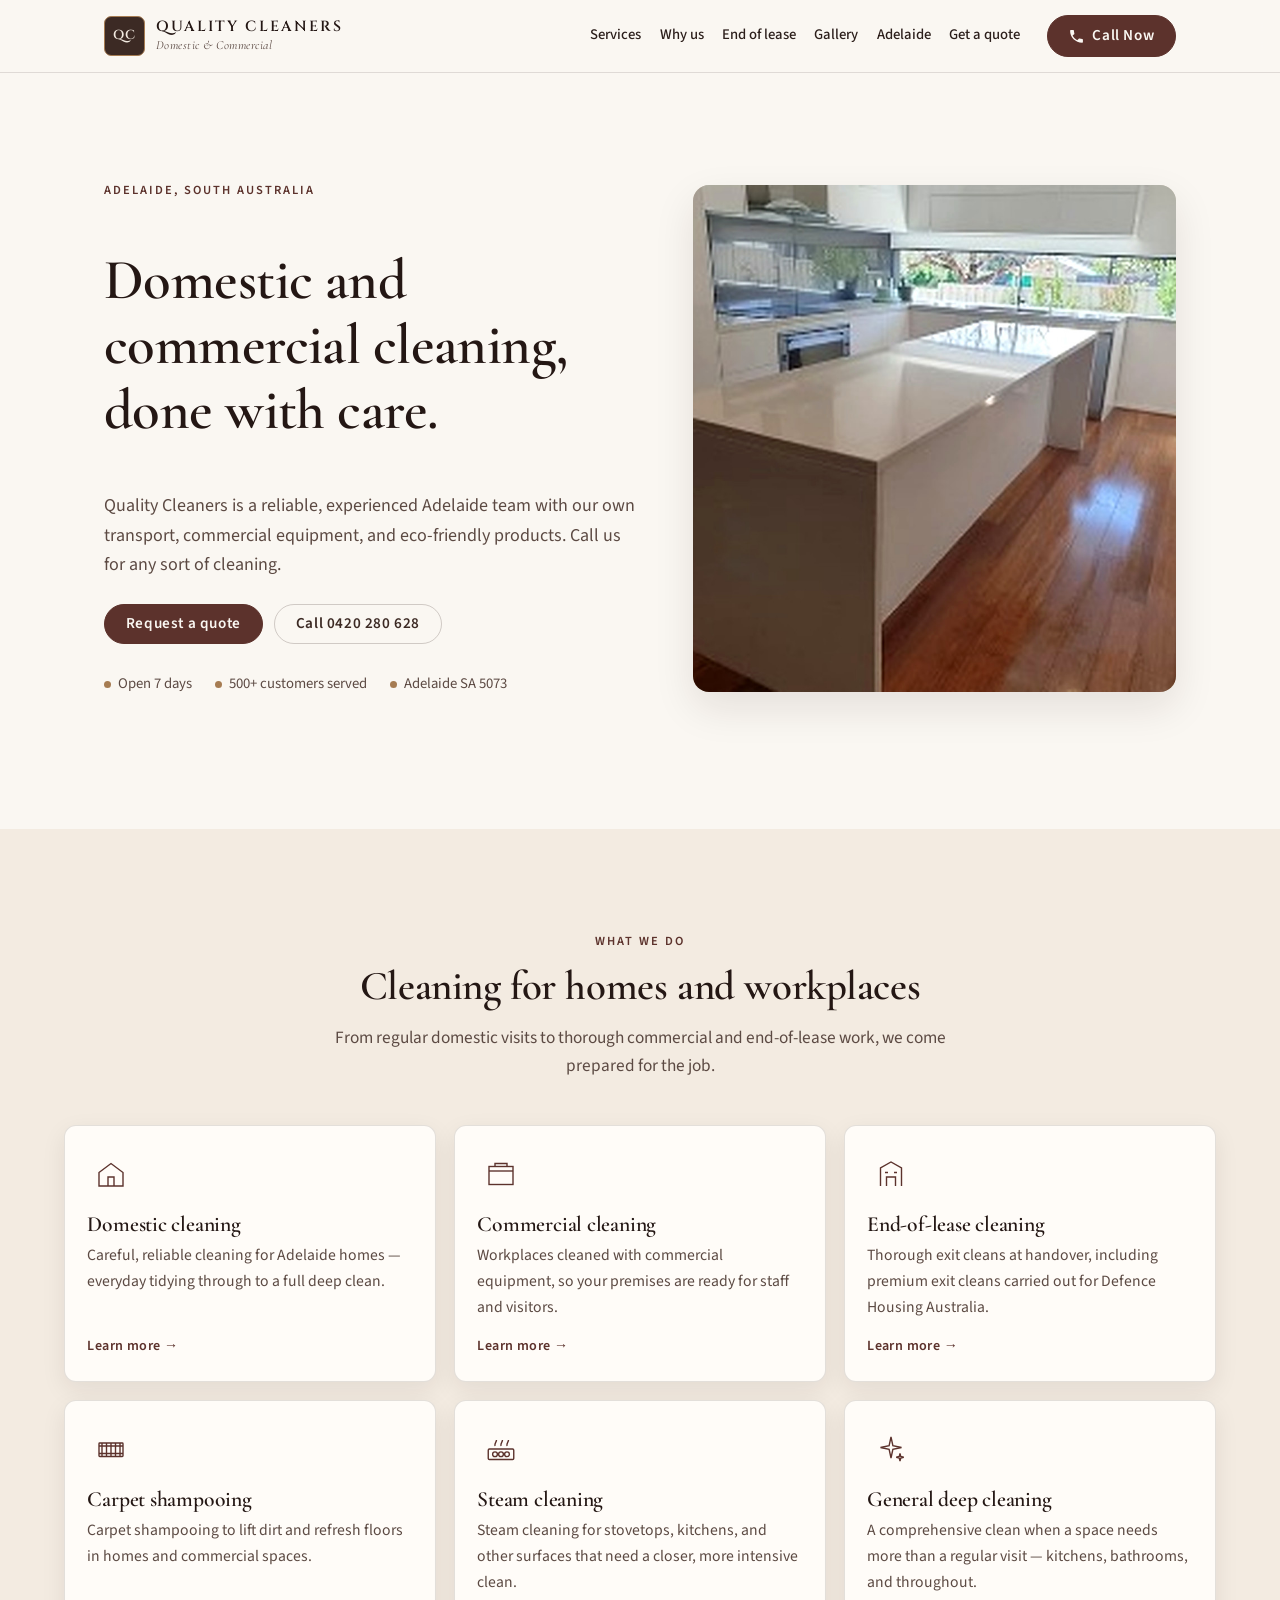
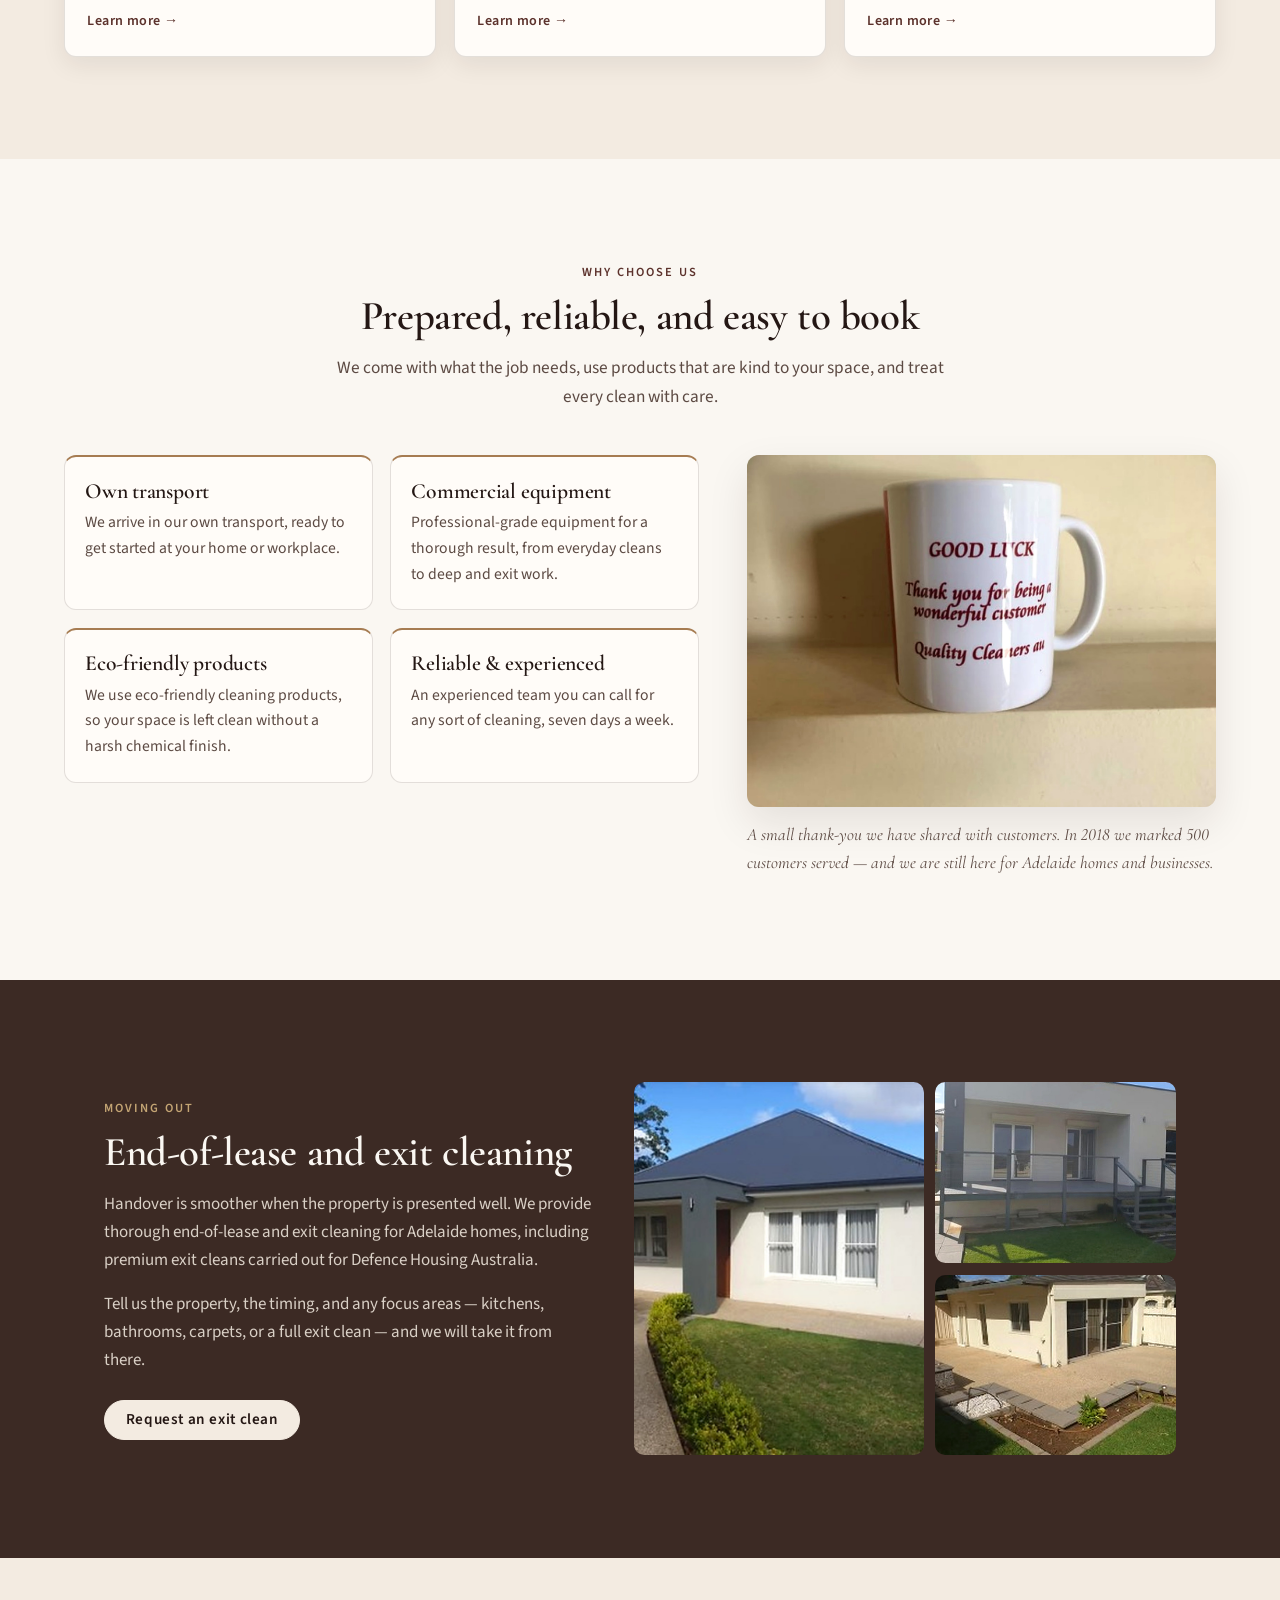
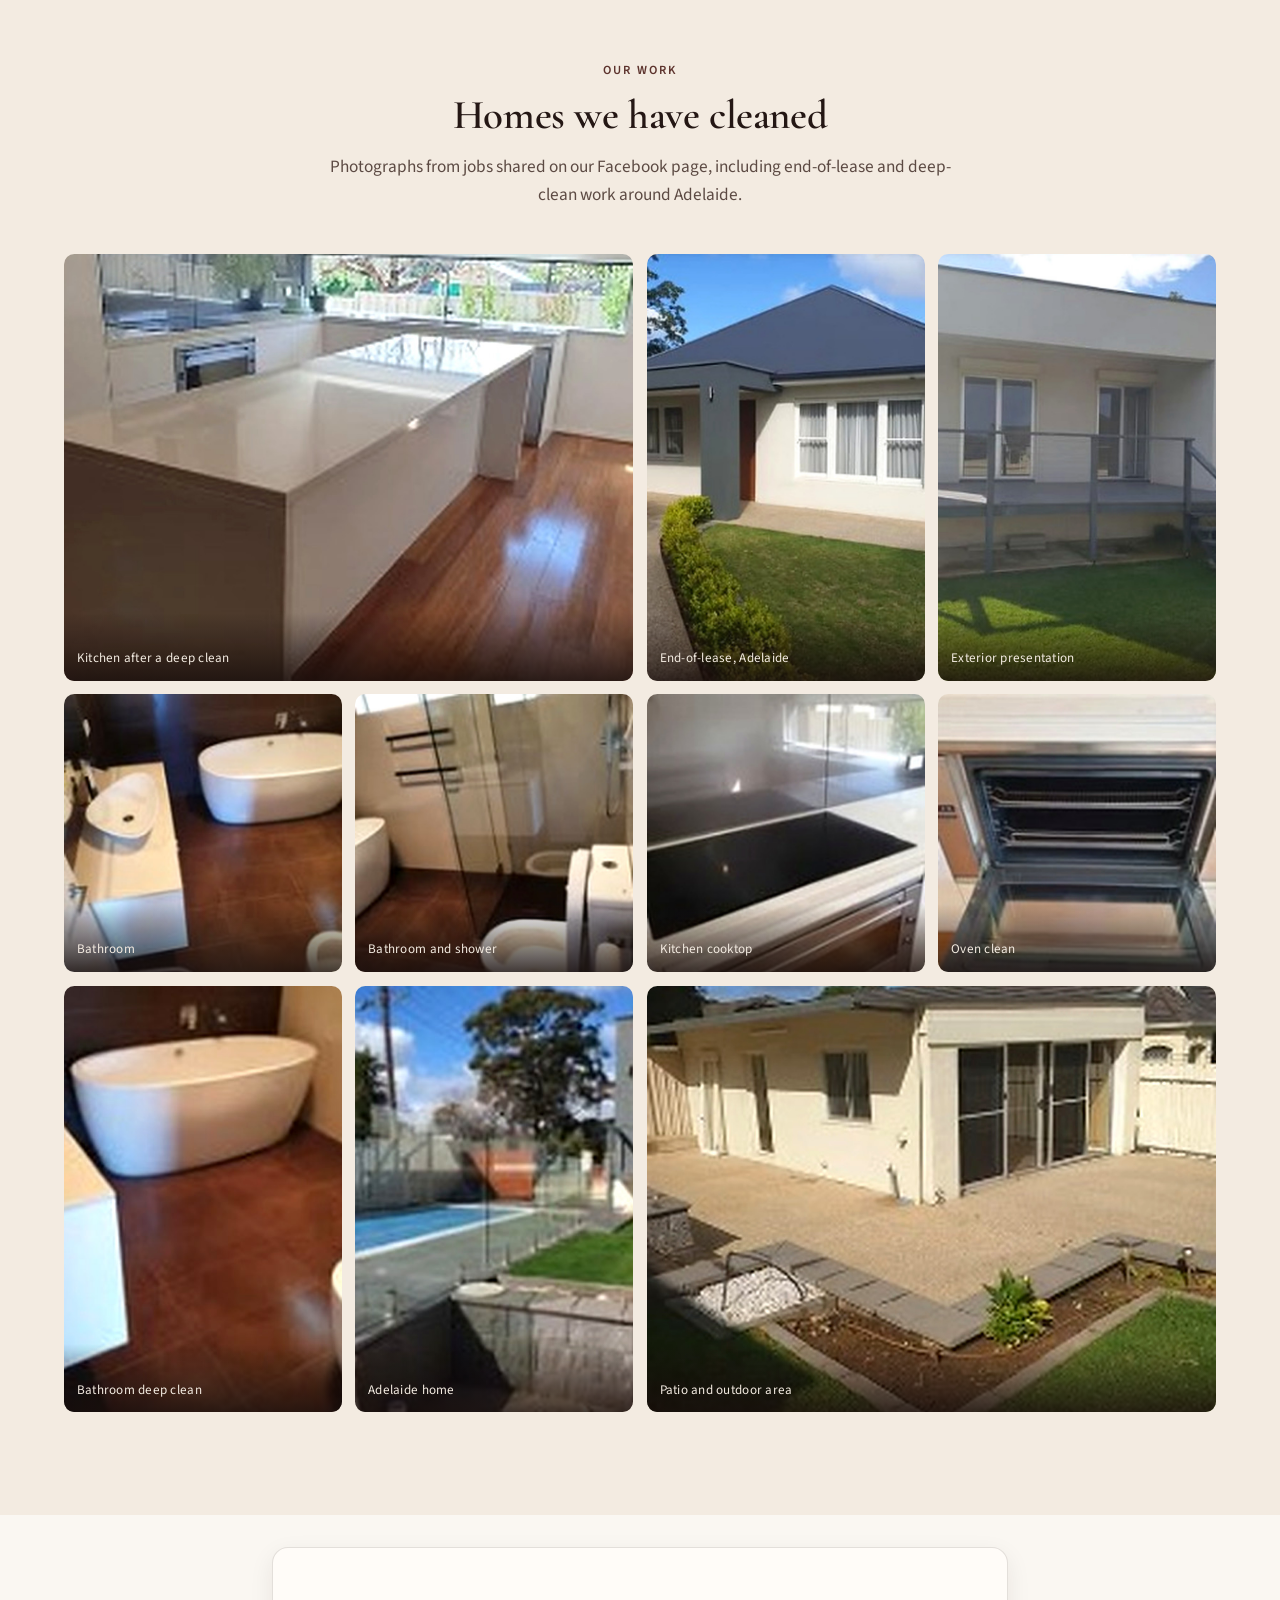
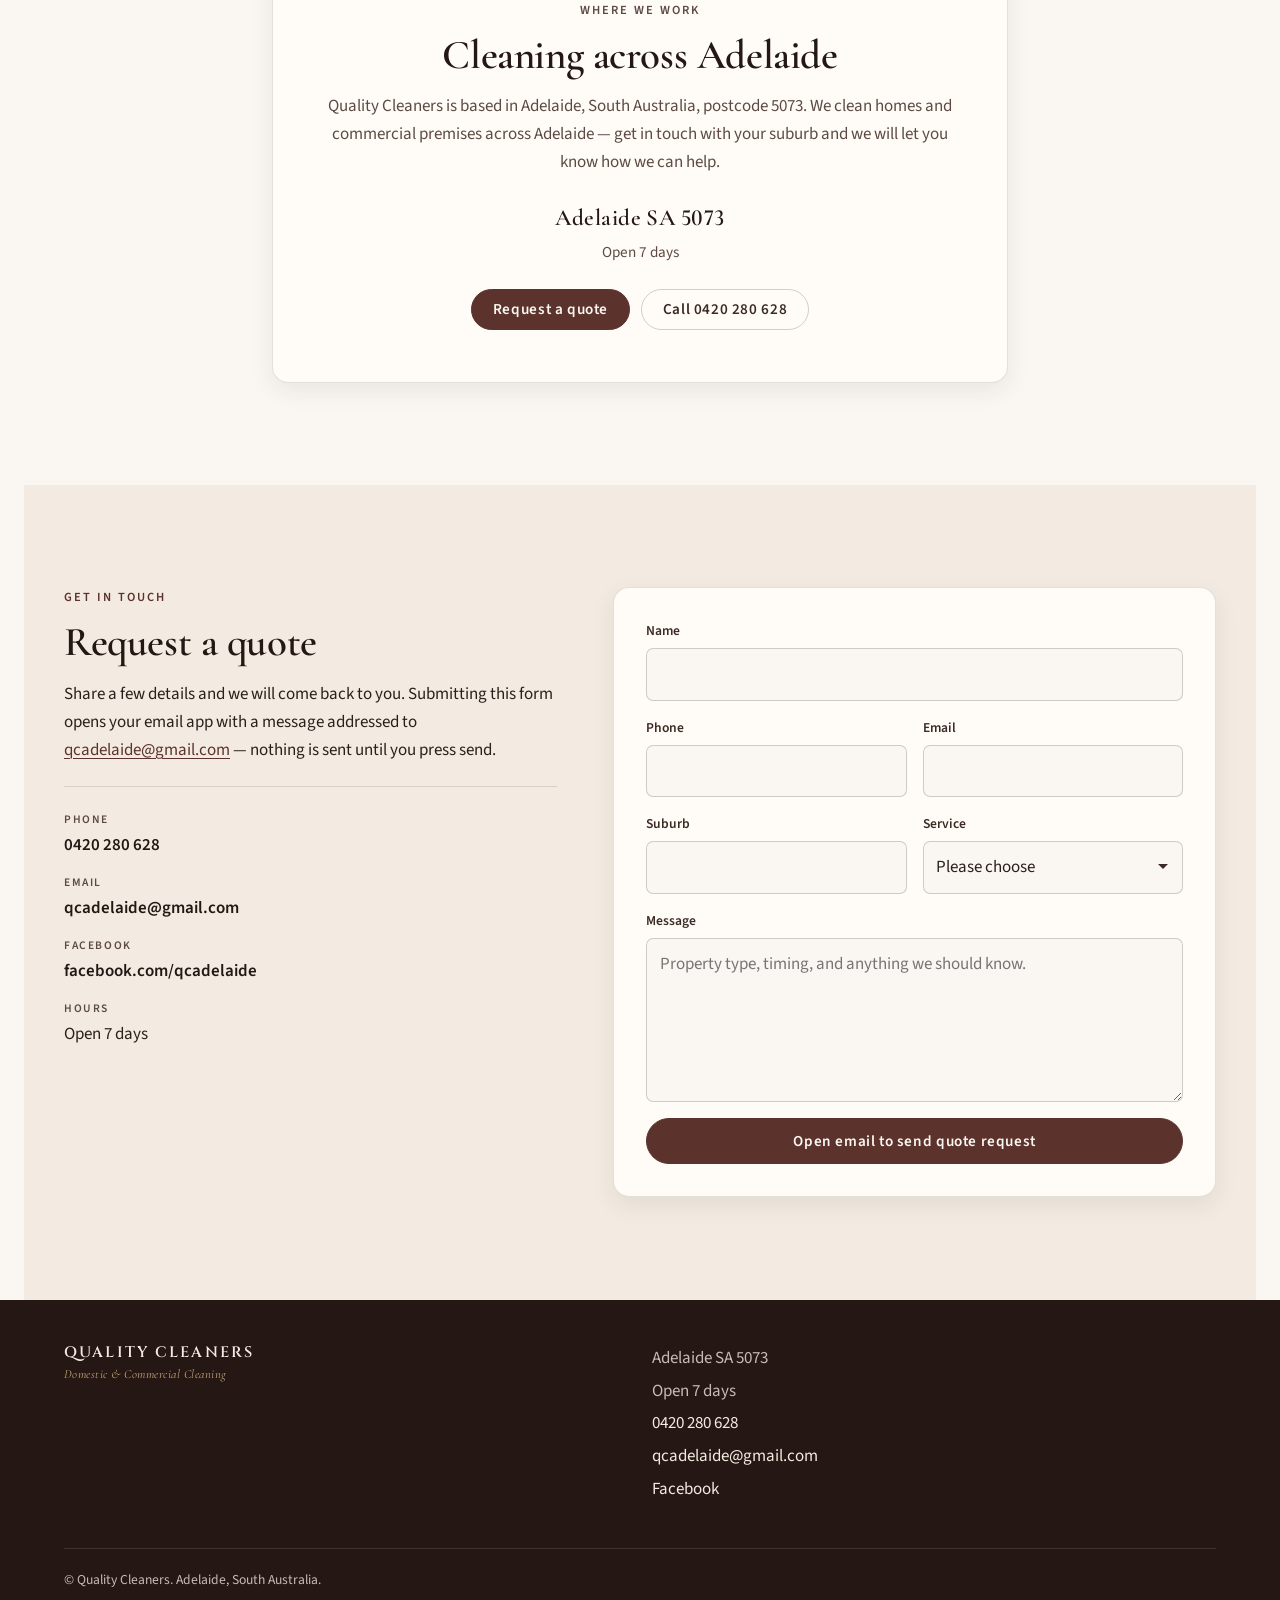
==== commit 7c42814e: "Add service pages with video placeholders and quote preselect Each of the six services now has its o" ====
--- a/index.html
+++ b/index.html
@@ -127,47 +127,65 @@
         <p class="section-intro">From regular domestic visits to thorough commercial and end-of-lease work, we come prepared for the job.</p>
       </div>
       <ul class="service-grid">
-        <li class="service-card">
-          <span class="service-icon" aria-hidden="true">
-            <svg viewBox="0 0 48 48" fill="none" stroke="currentColor" stroke-width="1.6"><path d="M8 22 L24 10 L40 22 V40 H8 Z"/><path d="M20 40 V28 H28 V40"/></svg>
-          </span>
-          <h3>Domestic cleaning</h3>
-          <p>Careful, reliable cleaning for Adelaide homes — everyday tidying through to a full deep clean.</p>
-        </li>
-        <li class="service-card">
-          <span class="service-icon" aria-hidden="true">
-            <svg viewBox="0 0 48 48" fill="none" stroke="currentColor" stroke-width="1.6"><rect x="8" y="14" width="32" height="24"/><path d="M8 20 H40"/><path d="M16 14 V10 H32 V14"/></svg>
-          </span>
-          <h3>Commercial cleaning</h3>
-          <p>Workplaces cleaned with commercial equipment, so your premises are ready for staff and visitors.</p>
-        </li>
-        <li class="service-card">
-          <span class="service-icon" aria-hidden="true">
-            <svg viewBox="0 0 48 48" fill="none" stroke="currentColor" stroke-width="1.6"><path d="M10 40 V16 L24 8 L38 16 V40"/><path d="M18 40 V28 H30 V40"/><path d="M16 22 H20 M28 22 H32"/></svg>
-          </span>
-          <h3>End-of-lease cleaning</h3>
-          <p>Thorough exit cleans at handover, including premium exit cleans carried out for Defence Housing Australia.</p>
-        </li>
-        <li class="service-card">
-          <span class="service-icon" aria-hidden="true">
-            <svg viewBox="0 0 48 48" fill="none" stroke="currentColor" stroke-width="1.6"><rect x="8" y="16" width="32" height="18" rx="1"/><path d="M12 16 V34 M18 16 V34 M24 16 V34 M30 16 V34 M36 16 V34"/><path d="M8 20 H40 M8 30 H40"/></svg>
-          </span>
-          <h3>Carpet shampooing</h3>
-          <p>Carpet shampooing to lift dirt and refresh floors in homes and commercial spaces.</p>
-        </li>
-        <li class="service-card">
-          <span class="service-icon" aria-hidden="true">
-            <svg viewBox="0 0 48 48" fill="none" stroke="currentColor" stroke-width="1.6"><rect x="7" y="24" width="34" height="14" rx="1.5"/><circle cx="16" cy="31" r="3.2"/><circle cx="24" cy="31" r="3.2"/><circle cx="32" cy="31" r="3.2"/><path d="M16 20 C15 16 18 15 18 12"/><path d="M24 20 C23 16 26 15 26 12"/><path d="M32 20 C31 16 34 15 34 12"/></svg>
-          </span>
-          <h3>Steam cleaning</h3>
-          <p>Steam cleaning for stovetops, kitchens, and other surfaces that need a closer, more intensive clean.</p>
-        </li>
-        <li class="service-card">
-          <span class="service-icon" aria-hidden="true">
-            <svg viewBox="0 0 48 48" fill="none" stroke="currentColor" stroke-width="1.6"><path d="M24 8 L26.5 19.5 L38 22 L26.5 24.5 L24 36 L21.5 24.5 L10 22 L21.5 19.5 Z"/><path d="M36 30 L37 34 L41 35 L37 36 L36 40 L35 36 L31 35 L35 34 Z"/></svg>
-          </span>
-          <h3>General deep cleaning</h3>
-          <p>A comprehensive clean when a space needs more than a regular visit — kitchens, bathrooms, and throughout.</p>
+        <li>
+          <a class="service-card" href="services/domestic-cleaning.html">
+            <span class="service-icon" aria-hidden="true">
+              <svg viewBox="0 0 48 48" fill="none" stroke="currentColor" stroke-width="1.6"><path d="M8 22 L24 10 L40 22 V40 H8 Z"/><path d="M20 40 V28 H28 V40"/></svg>
+            </span>
+            <h3>Domestic cleaning</h3>
+            <p>Careful, reliable cleaning for Adelaide homes — everyday tidying through to a full deep clean.</p>
+            <span class="service-more">Learn more →</span>
+          </a>
+        </li>
+        <li>
+          <a class="service-card" href="services/commercial-cleaning.html">
+            <span class="service-icon" aria-hidden="true">
+              <svg viewBox="0 0 48 48" fill="none" stroke="currentColor" stroke-width="1.6"><rect x="8" y="14" width="32" height="24"/><path d="M8 20 H40"/><path d="M16 14 V10 H32 V14"/></svg>
+            </span>
+            <h3>Commercial cleaning</h3>
+            <p>Workplaces cleaned with commercial equipment, so your premises are ready for staff and visitors.</p>
+            <span class="service-more">Learn more →</span>
+          </a>
+        </li>
+        <li>
+          <a class="service-card" href="services/end-of-lease-cleaning.html">
+            <span class="service-icon" aria-hidden="true">
+              <svg viewBox="0 0 48 48" fill="none" stroke="currentColor" stroke-width="1.6"><path d="M10 40 V16 L24 8 L38 16 V40"/><path d="M18 40 V28 H30 V40"/><path d="M16 22 H20 M28 22 H32"/></svg>
+            </span>
+            <h3>End-of-lease cleaning</h3>
+            <p>Thorough exit cleans at handover, including premium exit cleans carried out for Defence Housing Australia.</p>
+            <span class="service-more">Learn more →</span>
+          </a>
+        </li>
+        <li>
+          <a class="service-card" href="services/carpet-shampooing.html">
+            <span class="service-icon" aria-hidden="true">
+              <svg viewBox="0 0 48 48" fill="none" stroke="currentColor" stroke-width="1.6"><rect x="8" y="16" width="32" height="18" rx="1"/><path d="M12 16 V34 M18 16 V34 M24 16 V34 M30 16 V34 M36 16 V34"/><path d="M8 20 H40 M8 30 H40"/></svg>
+            </span>
+            <h3>Carpet shampooing</h3>
+            <p>Carpet shampooing to lift dirt and refresh floors in homes and commercial spaces.</p>
+            <span class="service-more">Learn more →</span>
+          </a>
+        </li>
+        <li>
+          <a class="service-card" href="services/steam-cleaning.html">
+            <span class="service-icon" aria-hidden="true">
+              <svg viewBox="0 0 48 48" fill="none" stroke="currentColor" stroke-width="1.6"><rect x="7" y="24" width="34" height="14" rx="1.5"/><circle cx="16" cy="31" r="3.2"/><circle cx="24" cy="31" r="3.2"/><circle cx="32" cy="31" r="3.2"/><path d="M16 20 C15 16 18 15 18 12"/><path d="M24 20 C23 16 26 15 26 12"/><path d="M32 20 C31 16 34 15 34 12"/></svg>
+            </span>
+            <h3>Steam cleaning</h3>
+            <p>Steam cleaning for stovetops, kitchens, and other surfaces that need a closer, more intensive clean.</p>
+            <span class="service-more">Learn more →</span>
+          </a>
+        </li>
+        <li>
+          <a class="service-card" href="services/general-deep-cleaning.html">
+            <span class="service-icon" aria-hidden="true">
+              <svg viewBox="0 0 48 48" fill="none" stroke="currentColor" stroke-width="1.6"><path d="M24 8 L26.5 19.5 L38 22 L26.5 24.5 L24 36 L21.5 24.5 L10 22 L21.5 19.5 Z"/><path d="M36 30 L37 34 L41 35 L37 36 L36 40 L35 36 L31 35 L35 34 Z"/></svg>
+            </span>
+            <h3>General deep cleaning</h3>
+            <p>A comprehensive clean when a space needs more than a regular visit — kitchens, bathrooms, and throughout.</p>
+            <span class="service-more">Learn more →</span>
+          </a>
         </li>
       </ul>
     </section>
@@ -210,7 +228,7 @@
         <h2 id="eol-title">End-of-lease and exit cleaning</h2>
         <p>Handover is smoother when the property is presented well. We provide thorough end-of-lease and exit cleaning for Adelaide homes, including premium exit cleans carried out for Defence Housing Australia.</p>
         <p>Tell us the property, the timing, and any focus areas — kitchens, bathrooms, carpets, or a full exit clean — and we will take it from there.</p>
-        <a class="btn btn-primary" href="#quote">Request an exit clean</a>
+        <a class="btn btn-primary" href="?service=end-of-lease-cleaning#quote">Request an exit clean</a>
       </div>
       <div class="eol-photos">
         <figure>
--- a/css/styles.css
+++ b/css/styles.css
@@ -409,13 +409,39 @@
 }
 
 .service-card {
+  display: flex;
+  flex-direction: column;
+  height: 100%;
   background: var(--white);
   border: 1px solid var(--line);
   border-radius: var(--radius);
-  padding: 1.5rem 1.4rem 1.55rem;
+  padding: 1.5rem 1.4rem 1.4rem;
   box-shadow: var(--shadow-soft);
-}
-.service-card p { color: var(--ink-soft); font-size: 0.98rem; }
+  text-decoration: none;
+  color: inherit;
+  transition: border-color 0.18s ease, box-shadow 0.18s ease, transform 0.18s ease;
+}
+a.service-card:hover,
+a.service-card:focus-visible {
+  border-color: var(--bronze);
+  box-shadow: var(--shadow);
+  transform: translateY(-3px);
+  color: inherit;
+}
+a.service-card:hover .service-more,
+a.service-card:focus-visible .service-more {
+  color: var(--burgundy);
+  letter-spacing: 0.04em;
+}
+.service-card h3 { color: var(--brown-deep); }
+.service-card p { color: var(--ink-soft); font-size: 0.98rem; margin-bottom: 0.9rem; }
+.service-more {
+  margin-top: auto;
+  font-size: 0.88rem;
+  font-weight: 600;
+  letter-spacing: 0.03em;
+  color: var(--burgundy);
+}
 .service-icon {
   display: grid;
   place-items: center;
@@ -425,6 +451,196 @@
   color: var(--burgundy);
 }
 .service-icon svg { width: 2.25rem; height: 2.25rem; stroke-width: 1.85; }
+
+/* Service detail pages */
+.service-hero {
+  max-width: var(--max);
+  margin: 0 auto;
+  padding: clamp(2rem, 5vw, 3.75rem) var(--gutter) 0;
+}
+.page-back {
+  display: inline-flex;
+  align-items: center;
+  gap: 0.35rem;
+  font-size: 0.92rem;
+  font-weight: 600;
+  color: var(--ink-soft);
+  text-decoration: none;
+  margin-bottom: 1.6rem;
+}
+.page-back:hover { color: var(--burgundy); }
+.service-hero h1 { max-width: 18ch; }
+.service-hero .lead { margin-bottom: 0; }
+
+.service-media {
+  max-width: var(--max);
+  margin: 0 auto;
+  padding: clamp(1.75rem, 4vw, 2.75rem) var(--gutter) 0;
+}
+.video-frame {
+  position: relative;
+  aspect-ratio: 16 / 9;
+  border-radius: 1rem;
+  overflow: hidden;
+  background: var(--brown-deep);
+  box-shadow: var(--shadow);
+}
+.video-frame video {
+  display: block;
+  width: 100%;
+  height: 100%;
+  object-fit: contain;
+  background: #1a100e;
+}
+.video-frame video[hidden] { display: none; }
+.video-placeholder {
+  position: absolute;
+  inset: 0;
+  display: flex;
+  flex-direction: column;
+  align-items: center;
+  justify-content: center;
+  gap: 0.65rem;
+  padding: 1.5rem;
+  text-align: center;
+  color: var(--cream);
+  background:
+    radial-gradient(circle at 30% 20%, rgba(196, 165, 116, 0.18), transparent 45%),
+    linear-gradient(165deg, #3C2A24 0%, #2A1C18 55%, #5C322C 100%);
+}
+.video-placeholder[hidden] { display: none; }
+.video-placeholder .play-mark {
+  width: 4.25rem;
+  height: 4.25rem;
+  border: 1.5px solid var(--bronze-soft);
+  border-radius: 50%;
+  display: grid;
+  place-items: center;
+  color: var(--cream);
+}
+.video-placeholder .play-mark svg { width: 1.35rem; height: 1.35rem; margin-left: 3px; }
+.video-placeholder p {
+  margin: 0;
+  font-family: var(--font-serif);
+  font-size: clamp(1.6rem, 3vw, 2.1rem);
+  color: var(--cream-light);
+}
+.video-placeholder .video-note {
+  font-family: var(--font-sans);
+  font-size: 0.95rem;
+  color: rgba(243, 235, 225, 0.72);
+  max-width: 28rem;
+}
+
+.service-body {
+  max-width: var(--max);
+  margin: 0 auto;
+  padding: clamp(2.5rem, 6vw, 4.5rem) var(--gutter);
+  display: grid;
+  gap: 2.5rem;
+}
+@media (min-width: 900px) {
+  .service-body {
+    grid-template-columns: 1.2fr 0.8fr;
+    gap: 3.5rem;
+    align-items: start;
+  }
+}
+.checklist {
+  list-style: none;
+  padding: 0;
+  margin: 1.1rem 0 0;
+  display: grid;
+  gap: 0.7rem;
+}
+.checklist li {
+  position: relative;
+  padding: 0.15rem 0 0.15rem 1.85rem;
+  color: var(--ink-soft);
+}
+.checklist li::before {
+  content: "";
+  position: absolute;
+  left: 0;
+  top: 0.45rem;
+  width: 0.85rem;
+  height: 0.45rem;
+  border-left: 2px solid var(--burgundy);
+  border-bottom: 2px solid var(--burgundy);
+  transform: rotate(-45deg);
+}
+.service-aside {
+  background: var(--white);
+  border: 1px solid var(--line);
+  border-radius: 1rem;
+  padding: 1.6rem 1.4rem;
+  box-shadow: var(--shadow-soft);
+}
+.service-aside h2 { font-size: 1.45rem; }
+.service-aside p { color: var(--ink-soft); }
+.service-aside .btn { width: 100%; margin-top: 0.55rem; }
+.service-facts {
+  list-style: none;
+  padding: 0.9rem 0 0;
+  margin: 0.9rem 0 1.1rem;
+  border-top: 1px solid var(--line);
+  display: grid;
+  gap: 0.45rem;
+  color: var(--ink-soft);
+  font-size: 0.95rem;
+}
+.service-facts li { padding-left: 1.1rem; position: relative; }
+.service-facts li::before {
+  content: "";
+  position: absolute;
+  left: 0;
+  top: 0.55rem;
+  width: 0.4rem;
+  height: 0.4rem;
+  border-radius: 50%;
+  background: var(--bronze);
+}
+
+.other-services {
+  background: var(--cream);
+  padding: clamp(2.5rem, 6vw, 4.5rem) var(--gutter);
+}
+.other-services .section-head { margin-bottom: 1.75rem; }
+.other-grid {
+  list-style: none;
+  padding: 0;
+  margin: 0 auto;
+  max-width: var(--max);
+  display: grid;
+  gap: 0.75rem;
+  grid-template-columns: 1fr;
+}
+@media (min-width: 640px) {
+  .other-grid { grid-template-columns: 1fr 1fr 1fr; }
+}
+.other-grid a,
+.other-grid span {
+  display: block;
+  background: var(--white);
+  border: 1px solid var(--line);
+  border-radius: var(--radius);
+  padding: 1rem 1.1rem;
+  text-decoration: none;
+  color: var(--brown-deep);
+  font-weight: 600;
+  font-family: var(--font-serif);
+  font-size: 1.15rem;
+}
+.other-grid a:hover {
+  border-color: var(--bronze);
+  color: var(--burgundy);
+}
+.other-grid .is-current {
+  border-color: var(--bronze);
+  background: var(--cream-light);
+  color: var(--ink-soft);
+  font-weight: 600;
+}
 
 /* Why us */
 .why { background: var(--cream-light); }
@@ -755,3 +971,15 @@
   .header-inner { gap: 0.6rem; padding-left: 1rem; padding-right: 1rem; }
   .btn-call { padding: 0.68rem 0.95rem; }
 }
+
+.visually-hidden {
+  position: absolute;
+  width: 1px;
+  height: 1px;
+  padding: 0;
+  margin: -1px;
+  overflow: hidden;
+  clip: rect(0, 0, 0, 0);
+  white-space: nowrap;
+  border: 0;
+}
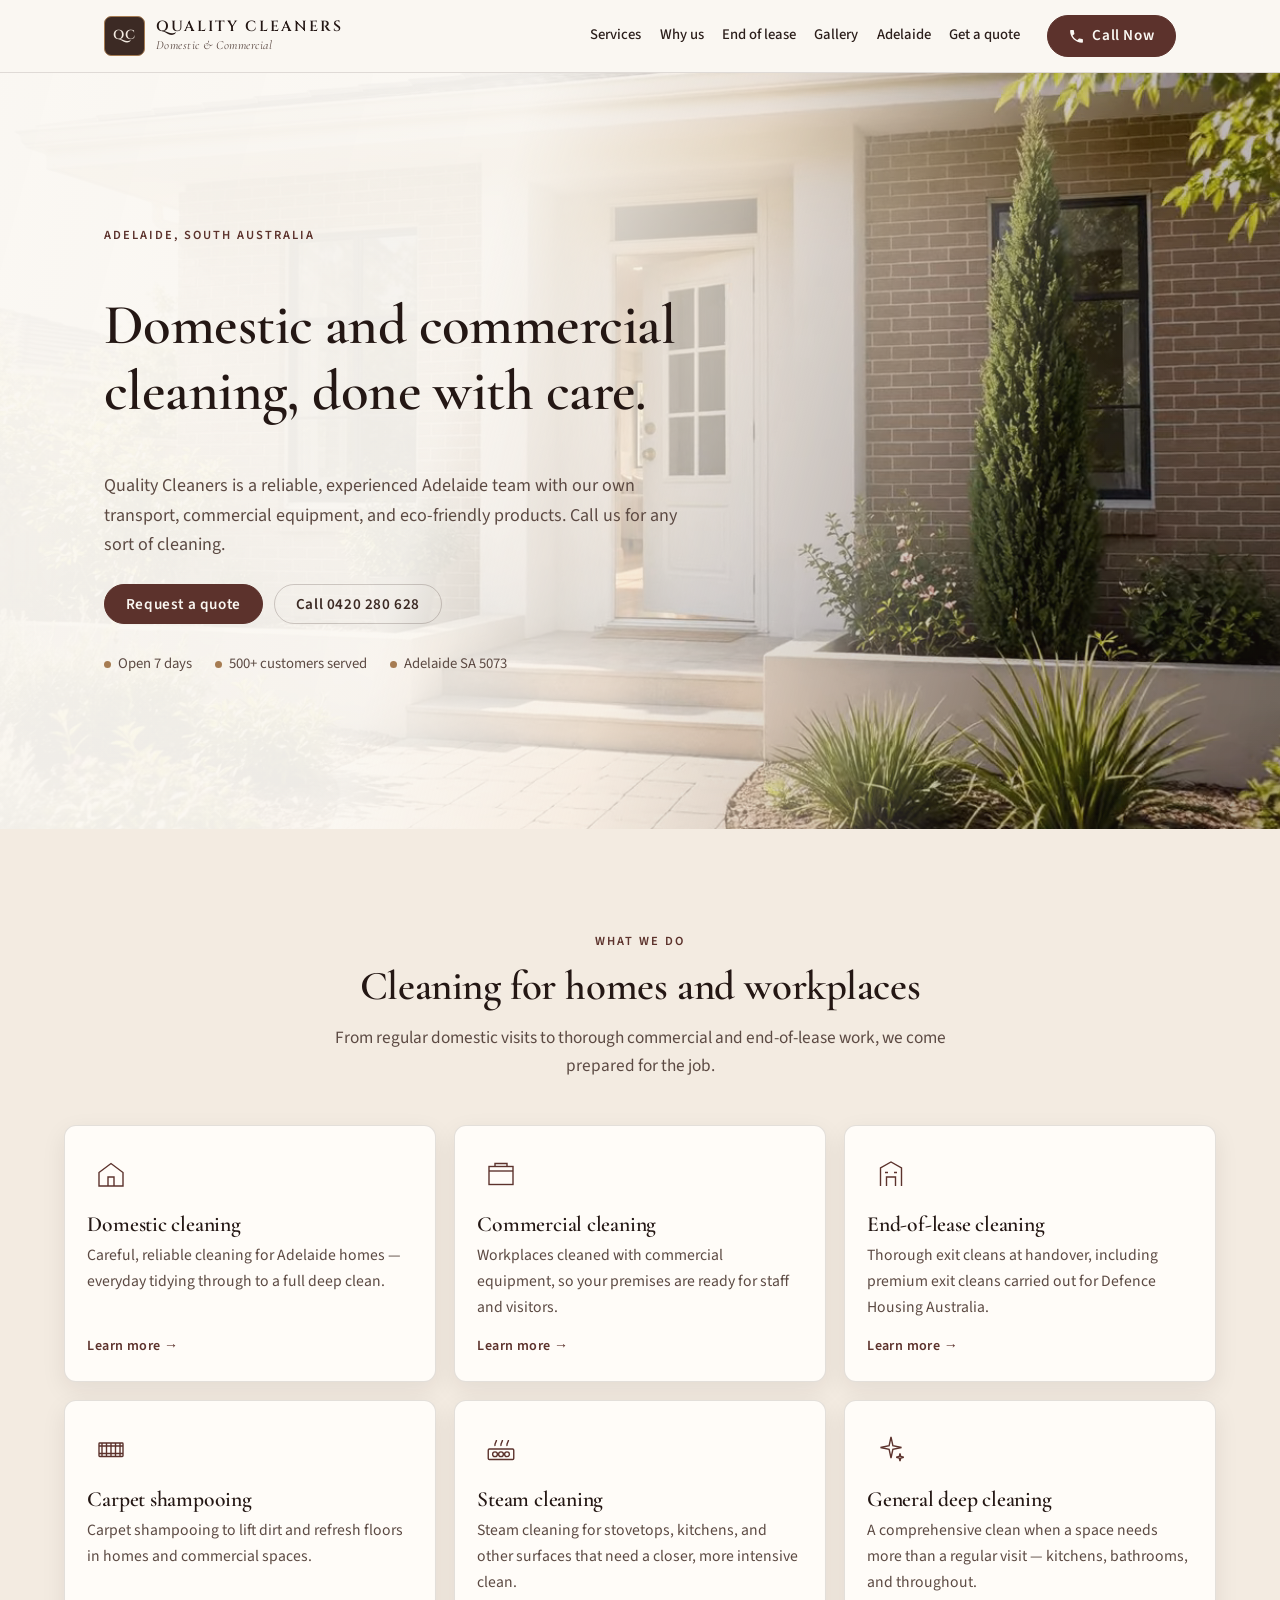
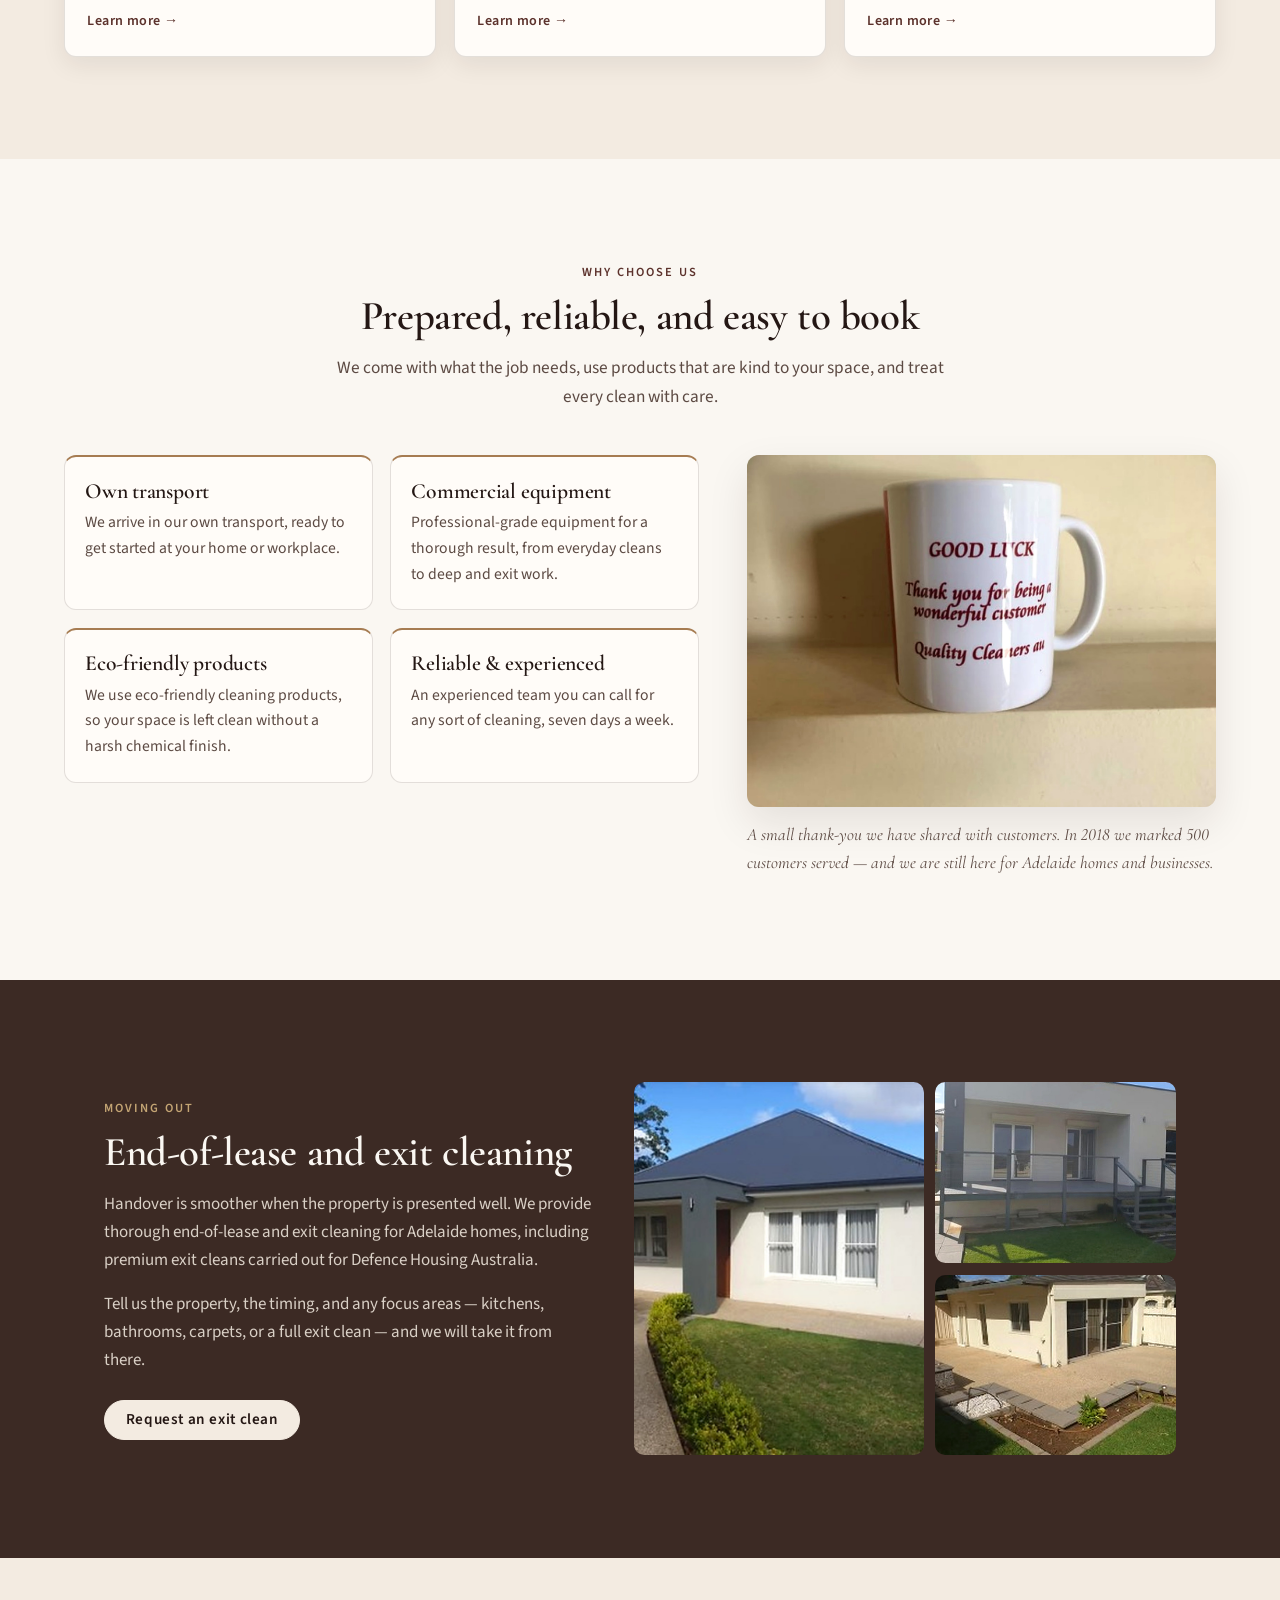
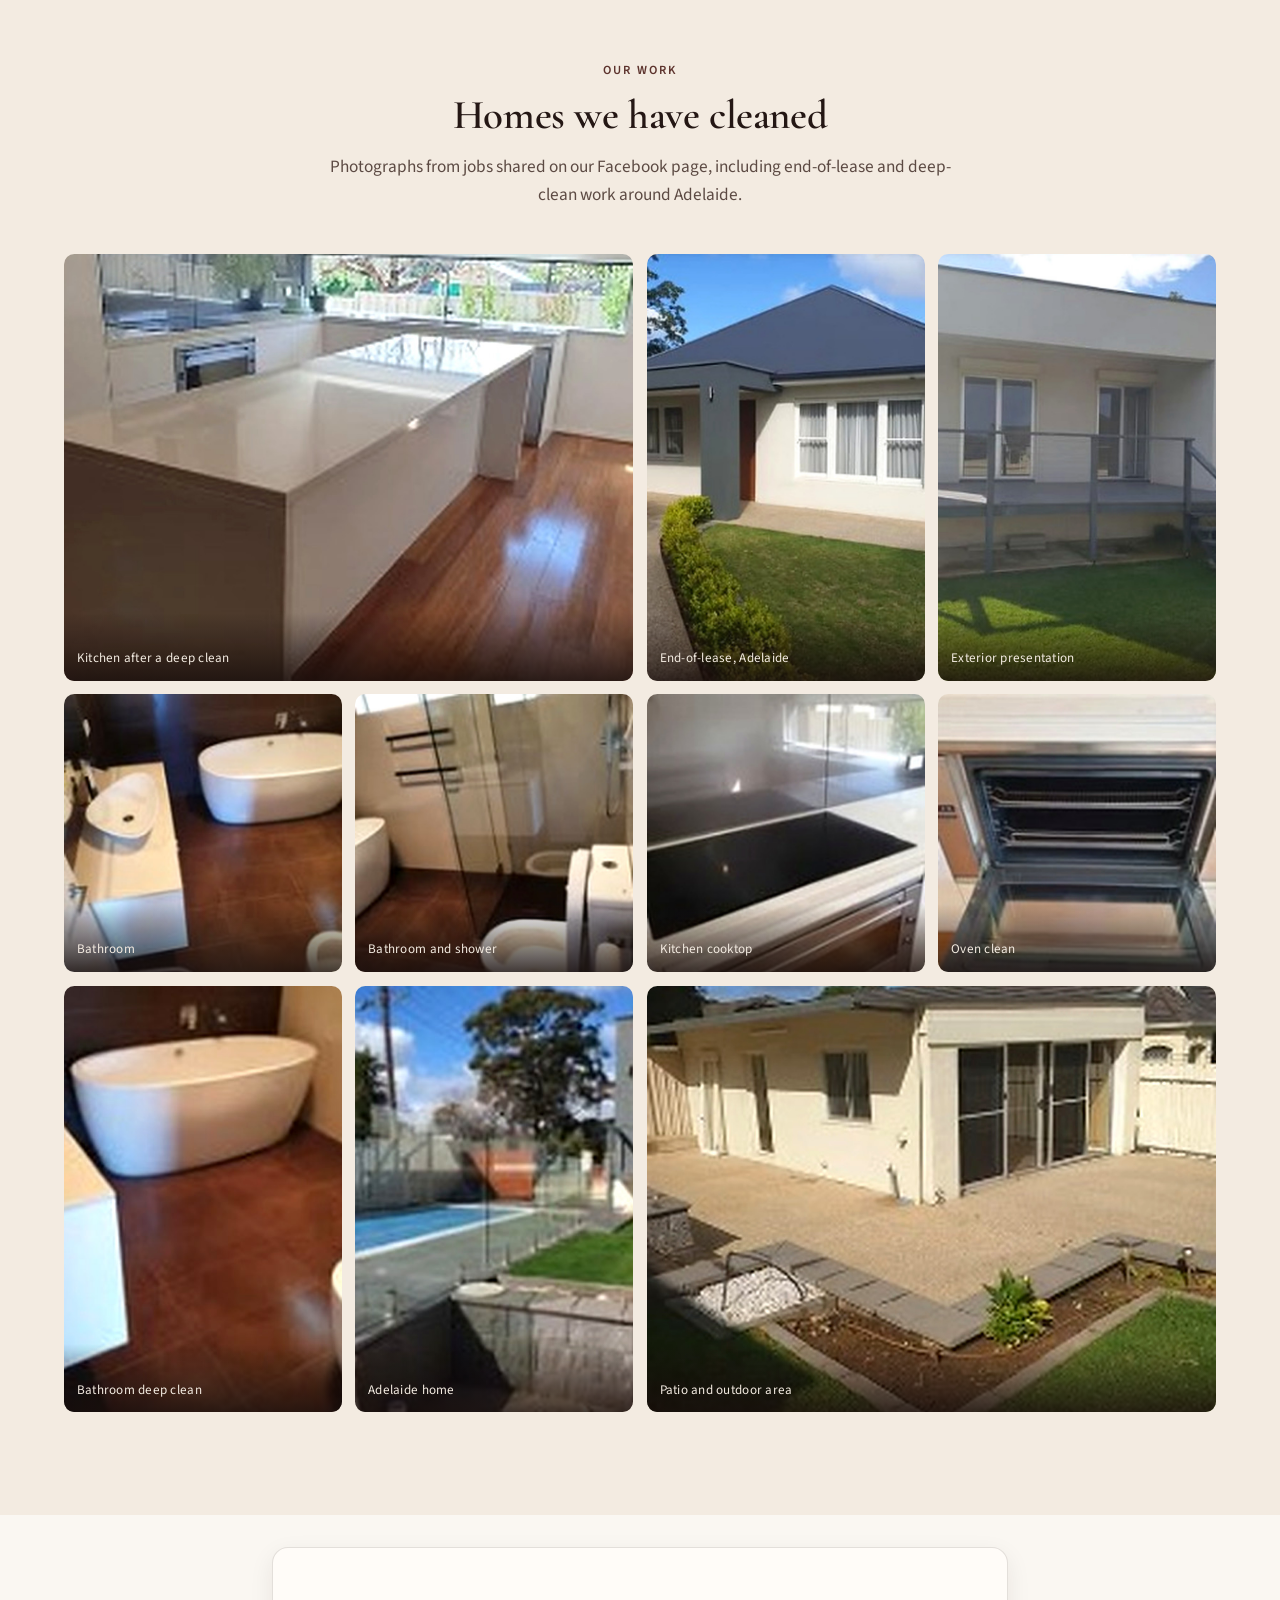
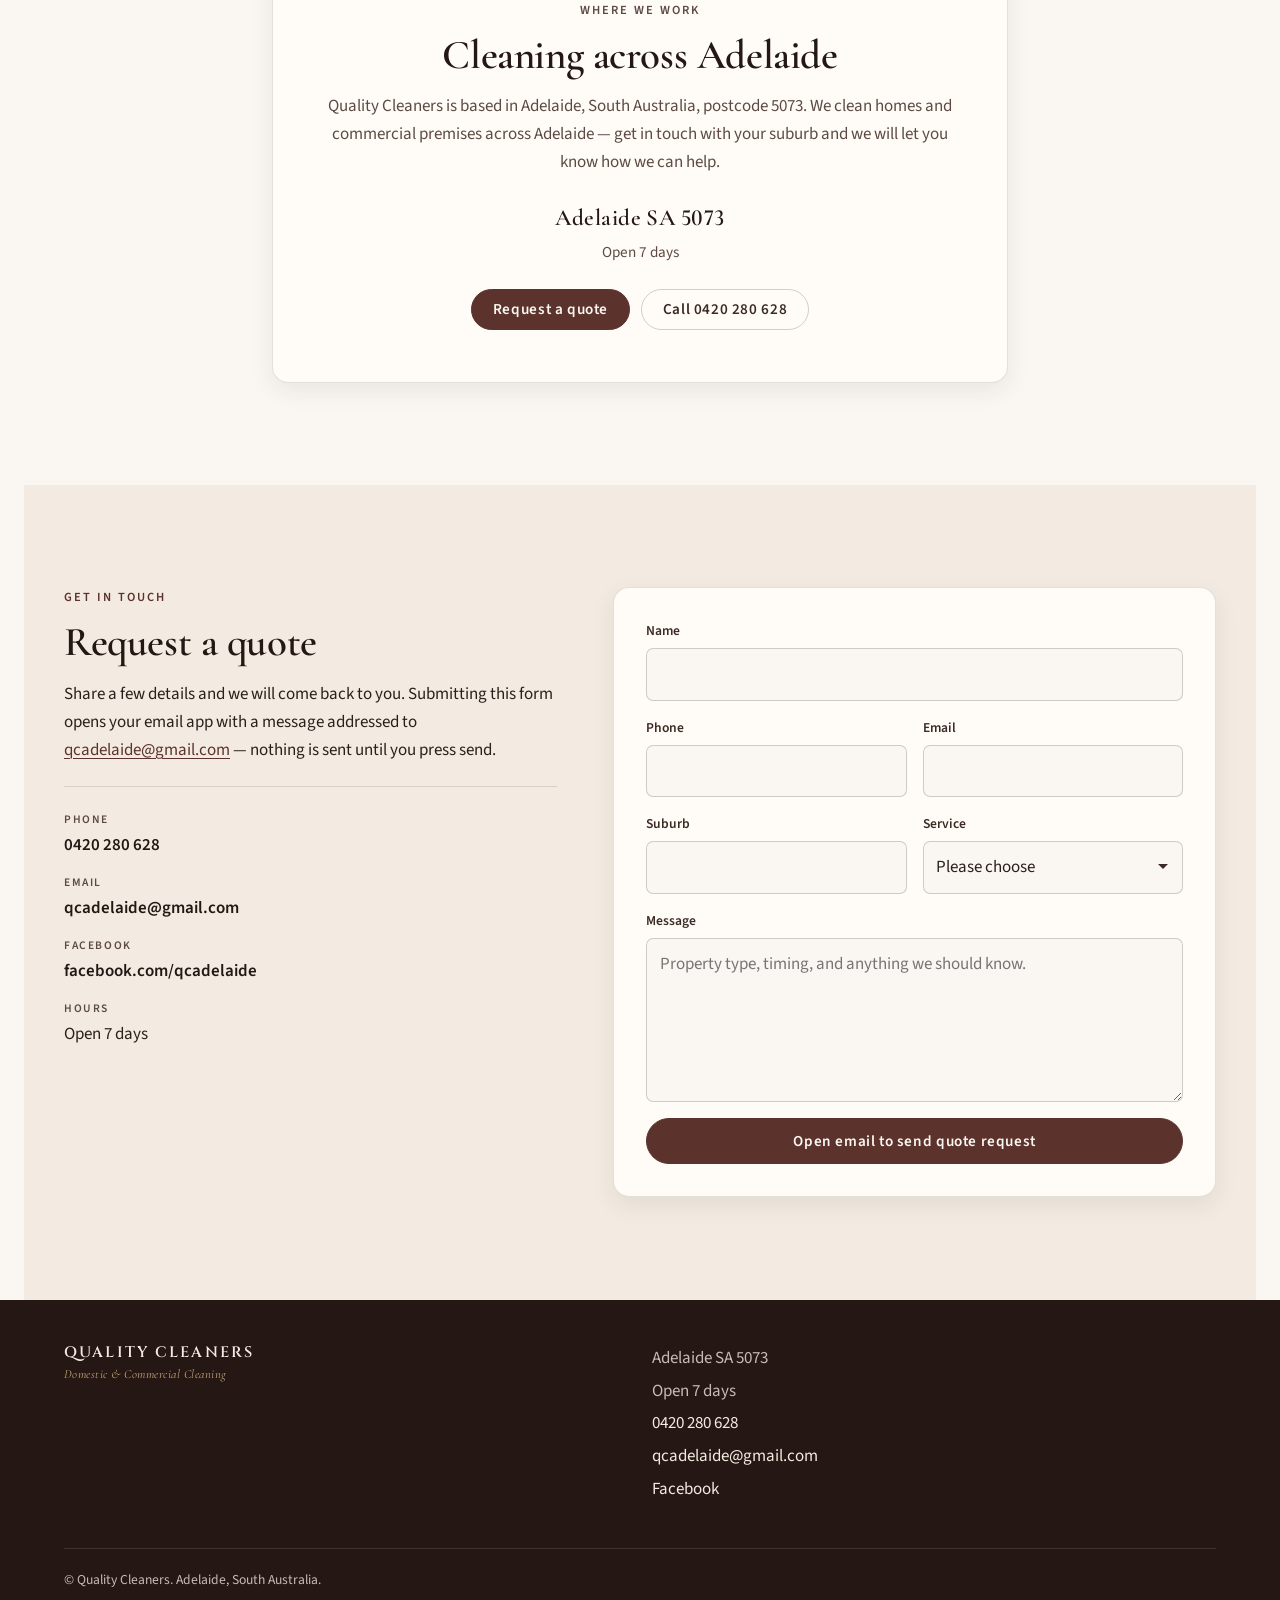
==== commit 2c2406ef: "Add looping homepage hero video and scroll-reveal animations The hero is now a full-bleed muted back" ====
--- a/index.html
+++ b/index.html
@@ -101,34 +101,40 @@
 
   <main id="main">
     <section class="hero" aria-labelledby="hero-title">
-      <div class="hero-copy">
-        <p class="eyebrow">Adelaide, South Australia</p>
-        <h1 id="hero-title">Domestic and commercial cleaning, done with care.</h1>
-        <p class="lead">Quality Cleaners is a reliable, experienced Adelaide team with our own transport, commercial equipment, and eco-friendly products. Call us for any sort of cleaning.</p>
-        <div class="hero-actions">
-          <a class="btn btn-primary" href="#quote">Request a quote</a>
-          <a class="btn btn-ghost" href="tel:+61420280628">Call 0420 280 628</a>
-        </div>
-        <ul class="hero-points">
-          <li>Open 7 days</li>
-          <li>500+ customers served</li>
-          <li>Adelaide SA 5073</li>
-        </ul>
-      </div>
-      <figure class="hero-photo">
-        <img src="images/gallery-kitchen.jpg" width="900" height="904" alt="A bright, freshly cleaned kitchen with a white island bench and timber floors.">
-      </figure>
+      <div class="hero-media" aria-hidden="true">
+        <video autoplay muted loop playsinline preload="metadata" poster="images/hero-poster.jpg" tabindex="-1">
+          <source src="videos/hero.mp4" type="video/mp4">
+          <source src="videos/hero.webm" type="video/webm">
+        </video>
+      </div>
+      <div class="hero-overlay" aria-hidden="true"></div>
+      <div class="hero-inner">
+        <div class="hero-copy">
+          <p class="eyebrow">Adelaide, South Australia</p>
+          <h1 id="hero-title">Domestic and commercial cleaning, done with care.</h1>
+          <p class="lead">Quality Cleaners is a reliable, experienced Adelaide team with our own transport, commercial equipment, and eco-friendly products. Call us for any sort of cleaning.</p>
+          <div class="hero-actions">
+            <a class="btn btn-primary" href="#quote">Request a quote</a>
+            <a class="btn btn-ghost" href="tel:+61420280628">Call 0420 280 628</a>
+          </div>
+          <ul class="hero-points">
+            <li>Open 7 days</li>
+            <li>500+ customers served</li>
+            <li>Adelaide SA 5073</li>
+          </ul>
+        </div>
+      </div>
     </section>
 
     <section class="section services" id="services" aria-labelledby="services-title">
-      <div class="section-head">
+      <div class="section-head reveal">
         <p class="eyebrow">What we do</p>
         <h2 id="services-title">Cleaning for homes and workplaces</h2>
         <p class="section-intro">From regular domestic visits to thorough commercial and end-of-lease work, we come prepared for the job.</p>
       </div>
       <ul class="service-grid">
         <li>
-          <a class="service-card" href="services/domestic-cleaning.html">
+          <a class="service-card reveal" href="services/domestic-cleaning.html">
             <span class="service-icon" aria-hidden="true">
               <svg viewBox="0 0 48 48" fill="none" stroke="currentColor" stroke-width="1.6"><path d="M8 22 L24 10 L40 22 V40 H8 Z"/><path d="M20 40 V28 H28 V40"/></svg>
             </span>
@@ -138,7 +144,7 @@
           </a>
         </li>
         <li>
-          <a class="service-card" href="services/commercial-cleaning.html">
+          <a class="service-card reveal" href="services/commercial-cleaning.html">
             <span class="service-icon" aria-hidden="true">
               <svg viewBox="0 0 48 48" fill="none" stroke="currentColor" stroke-width="1.6"><rect x="8" y="14" width="32" height="24"/><path d="M8 20 H40"/><path d="M16 14 V10 H32 V14"/></svg>
             </span>
@@ -148,7 +154,7 @@
           </a>
         </li>
         <li>
-          <a class="service-card" href="services/end-of-lease-cleaning.html">
+          <a class="service-card reveal" href="services/end-of-lease-cleaning.html">
             <span class="service-icon" aria-hidden="true">
               <svg viewBox="0 0 48 48" fill="none" stroke="currentColor" stroke-width="1.6"><path d="M10 40 V16 L24 8 L38 16 V40"/><path d="M18 40 V28 H30 V40"/><path d="M16 22 H20 M28 22 H32"/></svg>
             </span>
@@ -158,7 +164,7 @@
           </a>
         </li>
         <li>
-          <a class="service-card" href="services/carpet-shampooing.html">
+          <a class="service-card reveal" href="services/carpet-shampooing.html">
             <span class="service-icon" aria-hidden="true">
               <svg viewBox="0 0 48 48" fill="none" stroke="currentColor" stroke-width="1.6"><rect x="8" y="16" width="32" height="18" rx="1"/><path d="M12 16 V34 M18 16 V34 M24 16 V34 M30 16 V34 M36 16 V34"/><path d="M8 20 H40 M8 30 H40"/></svg>
             </span>
@@ -168,7 +174,7 @@
           </a>
         </li>
         <li>
-          <a class="service-card" href="services/steam-cleaning.html">
+          <a class="service-card reveal" href="services/steam-cleaning.html">
             <span class="service-icon" aria-hidden="true">
               <svg viewBox="0 0 48 48" fill="none" stroke="currentColor" stroke-width="1.6"><rect x="7" y="24" width="34" height="14" rx="1.5"/><circle cx="16" cy="31" r="3.2"/><circle cx="24" cy="31" r="3.2"/><circle cx="32" cy="31" r="3.2"/><path d="M16 20 C15 16 18 15 18 12"/><path d="M24 20 C23 16 26 15 26 12"/><path d="M32 20 C31 16 34 15 34 12"/></svg>
             </span>
@@ -178,7 +184,7 @@
           </a>
         </li>
         <li>
-          <a class="service-card" href="services/general-deep-cleaning.html">
+          <a class="service-card reveal" href="services/general-deep-cleaning.html">
             <span class="service-icon" aria-hidden="true">
               <svg viewBox="0 0 48 48" fill="none" stroke="currentColor" stroke-width="1.6"><path d="M24 8 L26.5 19.5 L38 22 L26.5 24.5 L24 36 L21.5 24.5 L10 22 L21.5 19.5 Z"/><path d="M36 30 L37 34 L41 35 L37 36 L36 40 L35 36 L31 35 L35 34 Z"/></svg>
             </span>
@@ -191,31 +197,31 @@
     </section>
 
     <section class="section why" id="why-us" aria-labelledby="why-title">
-      <div class="section-head">
+      <div class="section-head reveal">
         <p class="eyebrow">Why choose us</p>
         <h2 id="why-title">Prepared, reliable, and easy to book</h2>
         <p class="section-intro">We come with what the job needs, use products that are kind to your space, and treat every clean with care.</p>
       </div>
       <div class="why-layout">
         <ul class="why-grid">
-          <li>
+          <li class="reveal">
             <h3>Own transport</h3>
             <p>We arrive in our own transport, ready to get started at your home or workplace.</p>
           </li>
-          <li>
+          <li class="reveal">
             <h3>Commercial equipment</h3>
             <p>Professional-grade equipment for a thorough result, from everyday cleans to deep and exit work.</p>
           </li>
-          <li>
+          <li class="reveal">
             <h3>Eco-friendly products</h3>
             <p>We use eco-friendly cleaning products, so your space is left clean without a harsh chemical finish.</p>
           </li>
-          <li>
+          <li class="reveal">
             <h3>Reliable &amp; experienced</h3>
             <p>An experienced team you can call for any sort of cleaning, seven days a week.</p>
           </li>
         </ul>
-        <figure class="why-aside">
+        <figure class="why-aside reveal">
           <img src="images/thank-you-mug.jpg" width="1201" height="900" alt="A Quality Cleaners thank-you mug that reads: Good luck. Thank you for being a wonderful customer.">
           <figcaption>A small thank-you we have shared with customers. In 2018 we marked 500 customers served — and we are still here for Adelaide homes and businesses.</figcaption>
         </figure>
@@ -223,14 +229,14 @@
     </section>
 
     <section class="section eol" id="end-of-lease" aria-labelledby="eol-title">
-      <div class="eol-copy">
+      <div class="eol-copy reveal">
         <p class="eyebrow">Moving out</p>
         <h2 id="eol-title">End-of-lease and exit cleaning</h2>
         <p>Handover is smoother when the property is presented well. We provide thorough end-of-lease and exit cleaning for Adelaide homes, including premium exit cleans carried out for Defence Housing Australia.</p>
         <p>Tell us the property, the timing, and any focus areas — kitchens, bathrooms, carpets, or a full exit clean — and we will take it from there.</p>
         <a class="btn btn-primary" href="?service=end-of-lease-cleaning#quote">Request an exit clean</a>
       </div>
-      <div class="eol-photos">
+      <div class="eol-photos reveal">
         <figure>
           <img src="images/gallery-house-front.jpg" width="936" height="900" alt="A freshly presented Adelaide home after an end-of-lease clean.">
         </figure>
@@ -244,49 +250,49 @@
     </section>
 
     <section class="section gallery" id="gallery" aria-labelledby="gallery-title">
-      <div class="section-head">
+      <div class="section-head reveal">
         <p class="eyebrow">Our work</p>
         <h2 id="gallery-title">Homes we have cleaned</h2>
         <p class="section-intro">Photographs from jobs shared on our Facebook page, including end-of-lease and deep-clean work around Adelaide.</p>
       </div>
       <div class="gallery-grid">
-        <figure class="wide">
+        <figure class="wide reveal">
           <img src="images/gallery-kitchen.jpg" width="900" height="904" alt="A glossy white kitchen island and timber floors after a deep clean.">
           <figcaption>Kitchen after a deep clean</figcaption>
         </figure>
-        <figure>
+        <figure class="reveal">
           <img src="images/gallery-house-front.jpg" width="936" height="900" alt="Front of an Adelaide home presented for end-of-lease handover.">
           <figcaption>End-of-lease, Adelaide</figcaption>
         </figure>
-        <figure>
+        <figure class="reveal">
           <img src="images/gallery-house-balcony.jpg" width="936" height="900" alt="Clean rear deck and facade of an Adelaide townhouse.">
           <figcaption>Exterior presentation</figcaption>
         </figure>
-        <figure>
+        <figure class="reveal">
           <img src="images/gallery-bathroom.jpg" width="600" height="604" alt="A bathroom with a clean vanity, vessel basin and freestanding bath.">
           <figcaption>Bathroom</figcaption>
         </figure>
-        <figure>
+        <figure class="reveal">
           <img src="images/gallery-shower.jpg" width="600" height="600" alt="A glass shower, toilet and tiled bathroom after cleaning.">
           <figcaption>Bathroom and shower</figcaption>
         </figure>
-        <figure>
+        <figure class="reveal">
           <img src="images/gallery-cooktop.jpg" width="600" height="604" alt="A clean induction cooktop and kitchen benchtop after steam cleaning.">
           <figcaption>Kitchen cooktop</figcaption>
         </figure>
-        <figure>
+        <figure class="reveal">
           <img src="images/gallery-oven.jpg" width="600" height="600" alt="A clean oven with the door open, shelves wiped down.">
           <figcaption>Oven clean</figcaption>
         </figure>
-        <figure>
+        <figure class="reveal">
           <img src="images/gallery-bathtub.jpg" width="600" height="600" alt="A freestanding bath and tiled bathroom floor.">
           <figcaption>Bathroom deep clean</figcaption>
         </figure>
-        <figure>
+        <figure class="reveal">
           <img src="images/gallery-house-pool.jpg" width="600" height="600" alt="An Adelaide backyard with a swimming pool, glass fencing and lawn.">
           <figcaption>Adelaide home</figcaption>
         </figure>
-        <figure class="wide">
+        <figure class="wide reveal">
           <img src="images/gallery-house-patio.jpg" width="900" height="904" alt="A clean paved patio and garden beds at the rear of a house.">
           <figcaption>Patio and outdoor area</figcaption>
         </figure>
@@ -294,7 +300,7 @@
     </section>
 
     <section class="section area" id="service-area" aria-labelledby="area-title">
-      <div class="area-card">
+      <div class="area-card reveal">
         <p class="eyebrow">Where we work</p>
         <h2 id="area-title">Cleaning across Adelaide</h2>
         <p>Quality Cleaners is based in Adelaide, South Australia, postcode 5073. We clean homes and commercial premises across Adelaide — get in touch with your suburb and we will let you know how we can help.</p>
@@ -311,7 +317,7 @@
     </section>
 
     <section class="section quote" id="quote" aria-labelledby="quote-title">
-      <div class="quote-intro">
+      <div class="quote-intro reveal">
         <p class="eyebrow">Get in touch</p>
         <h2 id="quote-title">Request a quote</h2>
         <p>Share a few details and we will come back to you. Submitting this form opens your email app with a message addressed to <a href="mailto:qcadelaide@gmail.com">qcadelaide@gmail.com</a> — nothing is sent until you press send.</p>
@@ -334,7 +340,7 @@
           </li>
         </ul>
       </div>
-      <form class="quote-form" id="quote-form" action="mailto:qcadelaide@gmail.com" method="post" enctype="text/plain" novalidate>
+      <form class="quote-form reveal" id="quote-form" action="mailto:qcadelaide@gmail.com" method="post" enctype="text/plain" novalidate>
         <div class="field">
           <label for="name">Name</label>
           <input id="name" name="name" type="text" autocomplete="name" required>
--- a/css/styles.css
+++ b/css/styles.css
@@ -296,23 +296,87 @@
   body.nav-open { overflow: hidden; }
 }
 
-/* Hero */
+/* Hero — full-bleed looping background video */
 .hero {
+  position: relative;
+  isolation: isolate;
+  max-width: none;
+  margin: 0;
+  padding: 0;
+  display: block;
+  min-height: calc(92vh - var(--header-h));
+  min-height: calc(92svh - var(--header-h));
+  overflow: hidden;
+  background: var(--cream-light);
+}
+.hero-media,
+.hero-overlay {
+  position: absolute;
+  inset: 0;
+  z-index: 0;
+}
+.hero-overlay {
+  z-index: 1;
+  pointer-events: none;
+  /* Cream wash over the copy, fading to a darker tint so the film stays visible. */
+  background: linear-gradient(
+    105deg,
+    rgba(250, 247, 242, 0.97) 0%,
+    rgba(250, 247, 242, 0.95) 36%,
+    rgba(243, 235, 225, 0.70) 52%,
+    rgba(36, 23, 20, 0.28) 78%,
+    rgba(36, 23, 20, 0.38) 100%
+  );
+}
+.hero-media {
+  background: var(--brown-deep) url("../images/hero-poster.jpg") center 42% / cover no-repeat;
+}
+.hero-media video {
+  display: block;
+  width: 100%;
+  height: 100%;
+  object-fit: cover;
+  object-position: center 42%;
+}
+.hero-inner {
+  position: relative;
+  z-index: 2;
   max-width: var(--max);
   margin: 0 auto;
-  padding: clamp(1.75rem, 4vw, 3.5rem) var(--gutter) clamp(2.5rem, 6vw, 5rem);
-  display: grid;
-  gap: 2.25rem;
+  padding: clamp(2.5rem, 6vw, 5.5rem) var(--gutter);
+  min-height: inherit;
+  display: flex;
   align-items: center;
 }
-@media (min-width: 880px) {
+.hero-copy {
+  max-width: 36rem;
+}
+
+@media (max-width: 879px) {
   .hero {
-    grid-template-columns: minmax(0, 1.05fr) minmax(0, 0.95fr);
-    gap: 3.5rem;
-    min-height: calc(92vh - var(--header-h));
-    min-height: calc(92svh - var(--header-h));
-  }
-}
+    min-height: calc(100vh - var(--header-h));
+    min-height: calc(100svh - var(--header-h));
+  }
+  .hero-overlay {
+    background: linear-gradient(
+      180deg,
+      rgba(250, 247, 242, 0.97) 0%,
+      rgba(250, 247, 242, 0.94) 42%,
+      rgba(243, 235, 225, 0.55) 64%,
+      rgba(36, 23, 20, 0.30) 100%
+    );
+  }
+  .hero-inner {
+    align-items: flex-start;
+    padding-top: clamp(2rem, 6vw, 3rem);
+    padding-bottom: 4rem;
+  }
+}
+
+@media (prefers-reduced-motion: reduce) {
+  .hero-media video { display: none; }
+}
+
 
 .eyebrow {
   font-family: var(--font-sans);
@@ -361,20 +425,6 @@
   flex: none;
 }
 
-.hero-photo {
-  margin: 0;
-  border-radius: 1rem;
-  overflow: hidden;
-  box-shadow: var(--shadow);
-  background: var(--cream-dark);
-  aspect-ratio: 1 / 1.05;
-}
-.hero-photo img {
-  width: 100%;
-  height: 100%;
-  object-fit: cover;
-  object-position: 60% 50%;
-}
 
 /* Sections */
 .section {
@@ -983,3 +1033,41 @@
   white-space: nowrap;
   border: 0;
 }
+
+/* Scroll-reveal (JS adds .js; without JS, content stays visible) */
+.js .reveal {
+  opacity: 0;
+  transform: translateY(1.35rem);
+  transition: opacity 0.7s ease, transform 0.7s ease;
+  transition-delay: var(--reveal-delay, 0s);
+}
+.js .reveal.is-visible {
+  opacity: 1;
+  transform: none;
+}
+.service-grid li:nth-child(1) .reveal,
+.why-grid li:nth-child(1),
+.gallery-grid figure:nth-child(1) { --reveal-delay: 0s; }
+.service-grid li:nth-child(2) .reveal,
+.why-grid li:nth-child(2),
+.gallery-grid figure:nth-child(2) { --reveal-delay: 0.08s; }
+.service-grid li:nth-child(3) .reveal,
+.why-grid li:nth-child(3),
+.gallery-grid figure:nth-child(3) { --reveal-delay: 0.16s; }
+.service-grid li:nth-child(4) .reveal,
+.why-grid li:nth-child(4),
+.gallery-grid figure:nth-child(4) { --reveal-delay: 0.24s; }
+.service-grid li:nth-child(5) .reveal,
+.gallery-grid figure:nth-child(5) { --reveal-delay: 0.32s; }
+.service-grid li:nth-child(6) .reveal,
+.gallery-grid figure:nth-child(6) { --reveal-delay: 0.40s; }
+.gallery-grid figure:nth-child(n + 7) { --reveal-delay: 0.16s; }
+
+@media (prefers-reduced-motion: reduce) {
+  .js .reveal,
+  .js .reveal.is-visible {
+    opacity: 1;
+    transform: none;
+    transition: none;
+  }
+}
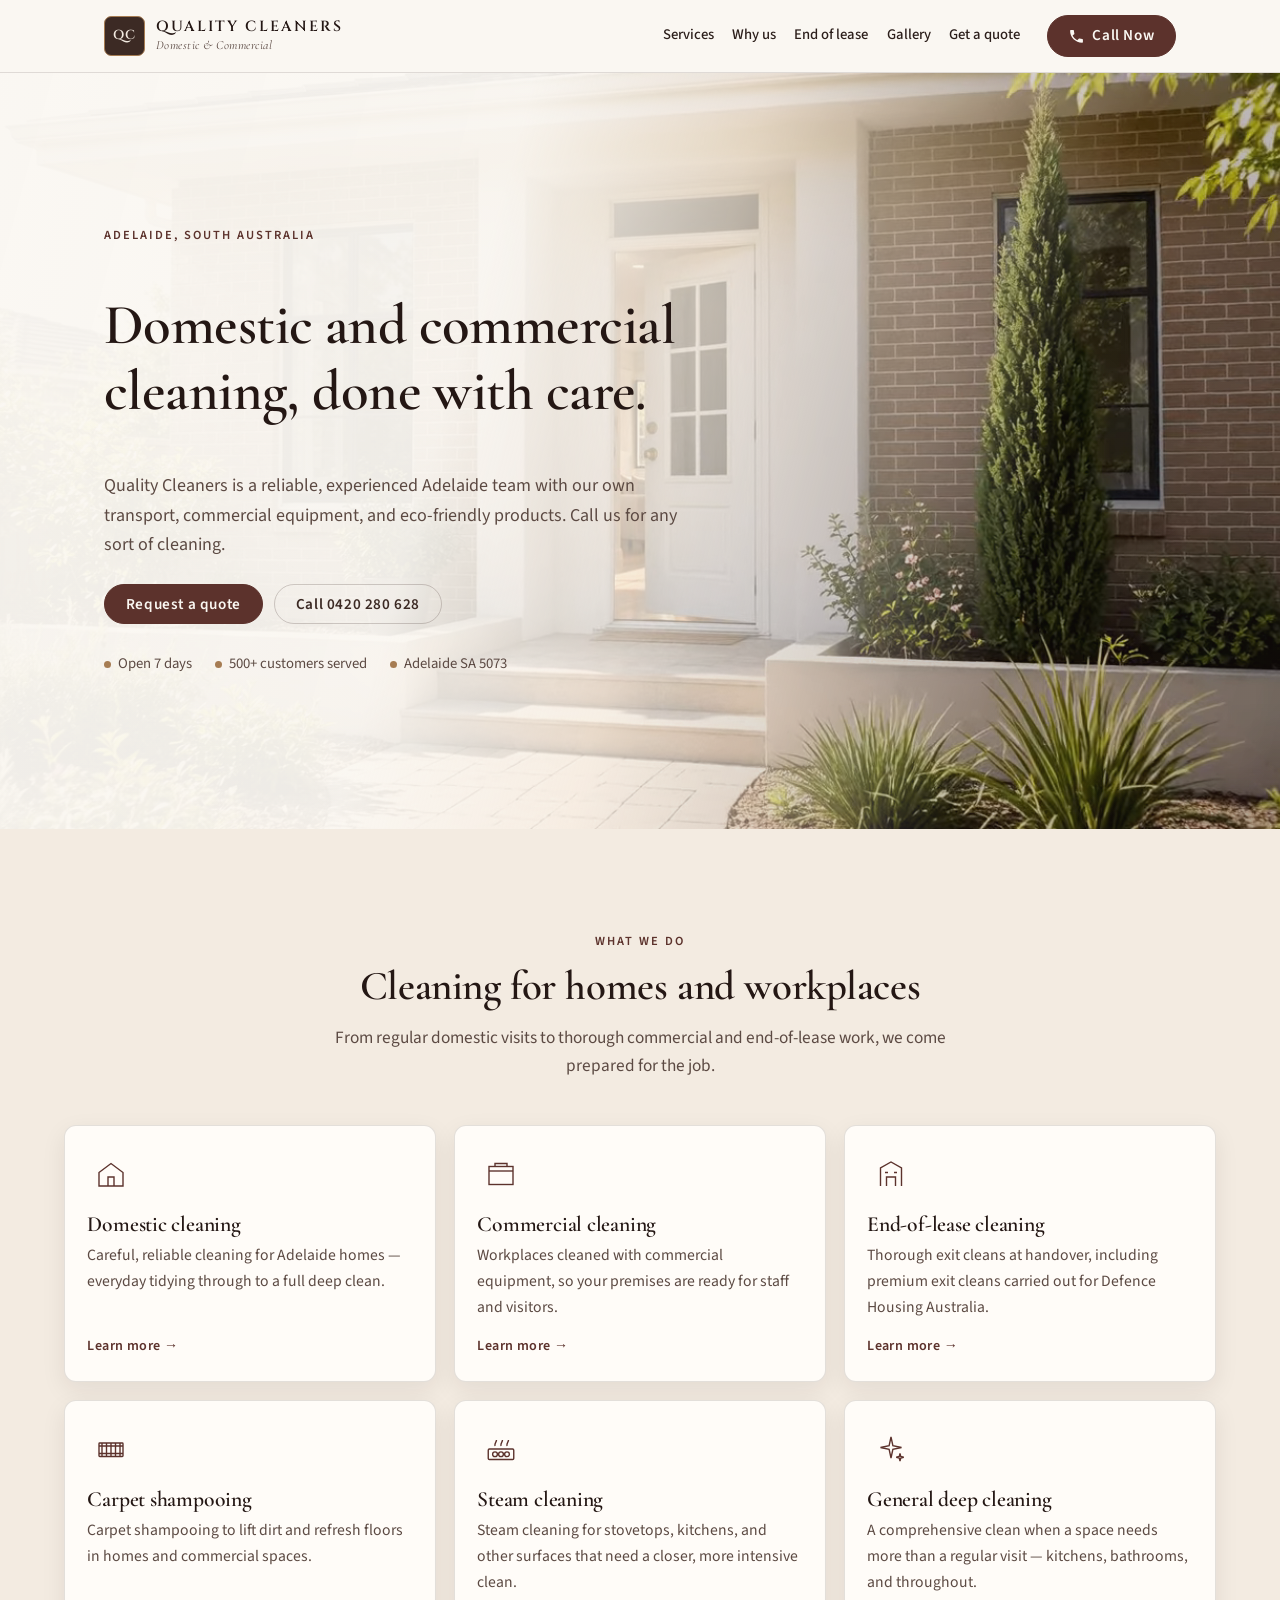
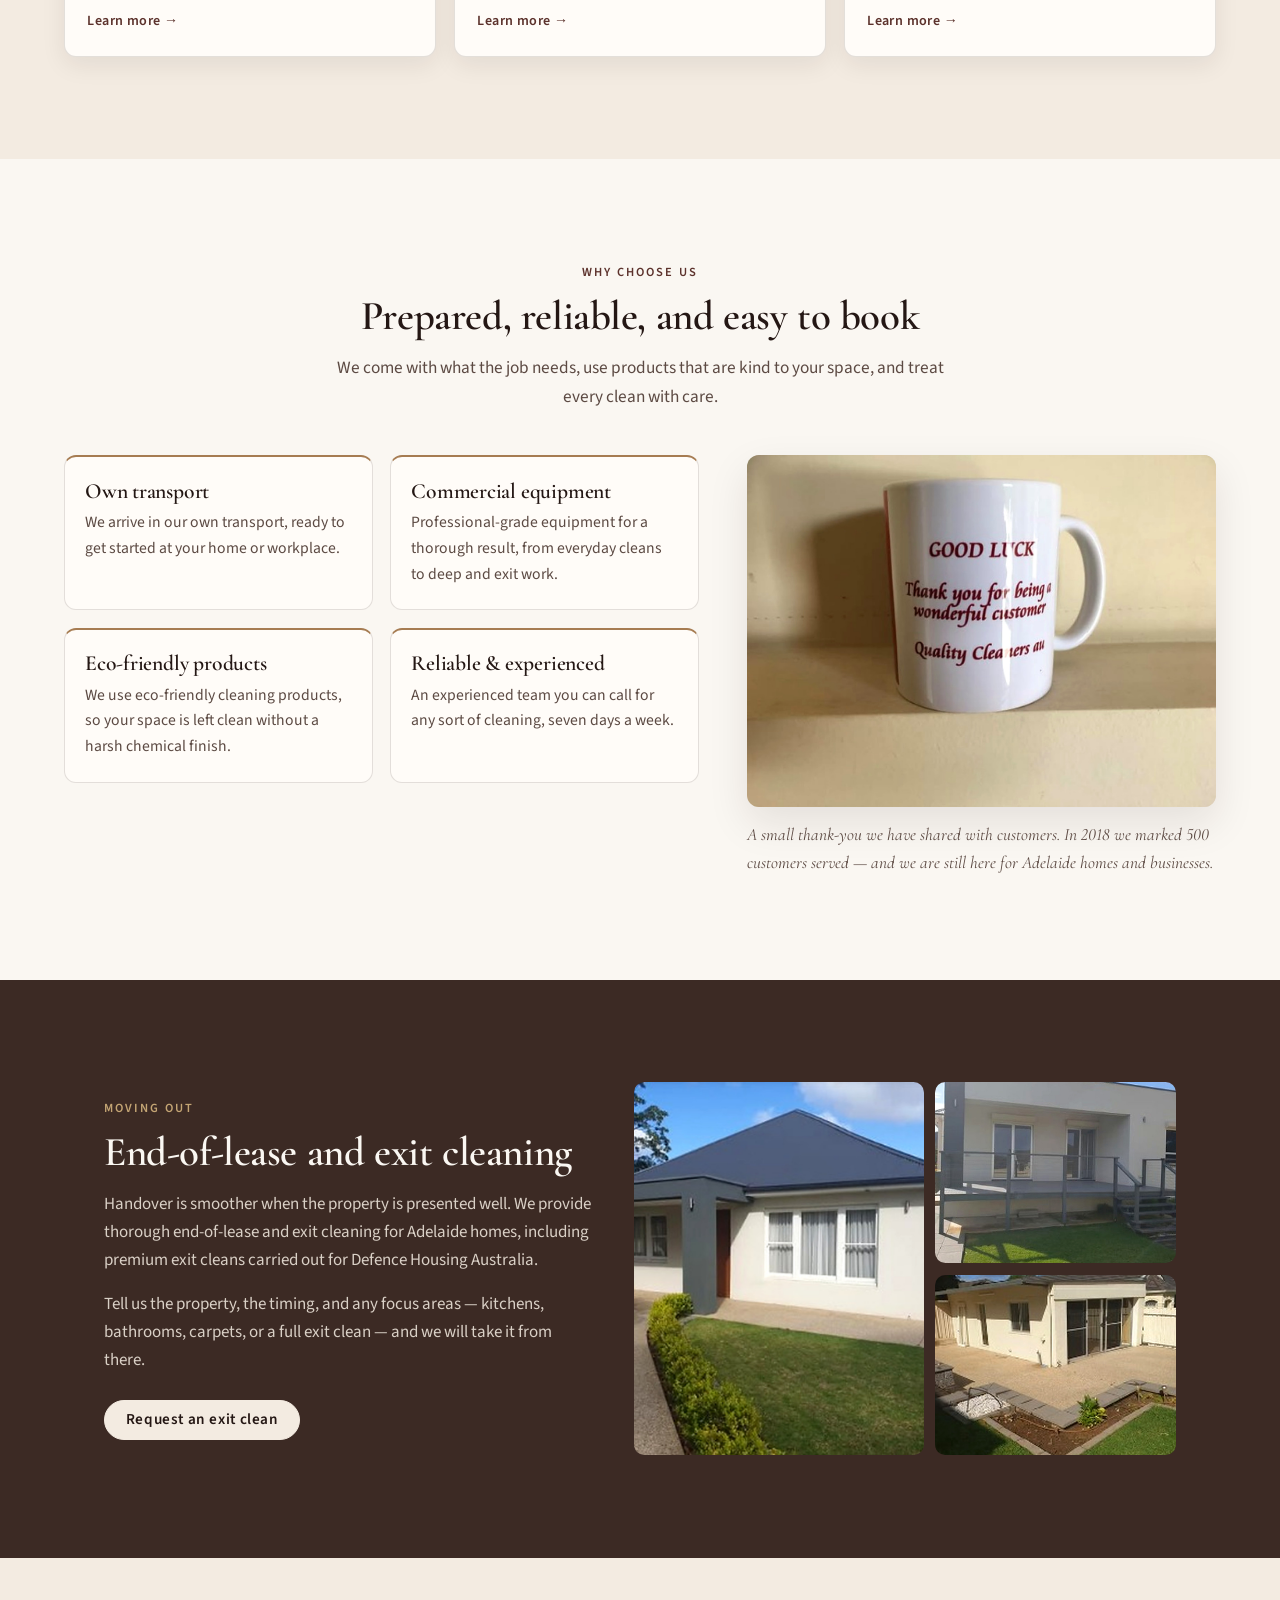
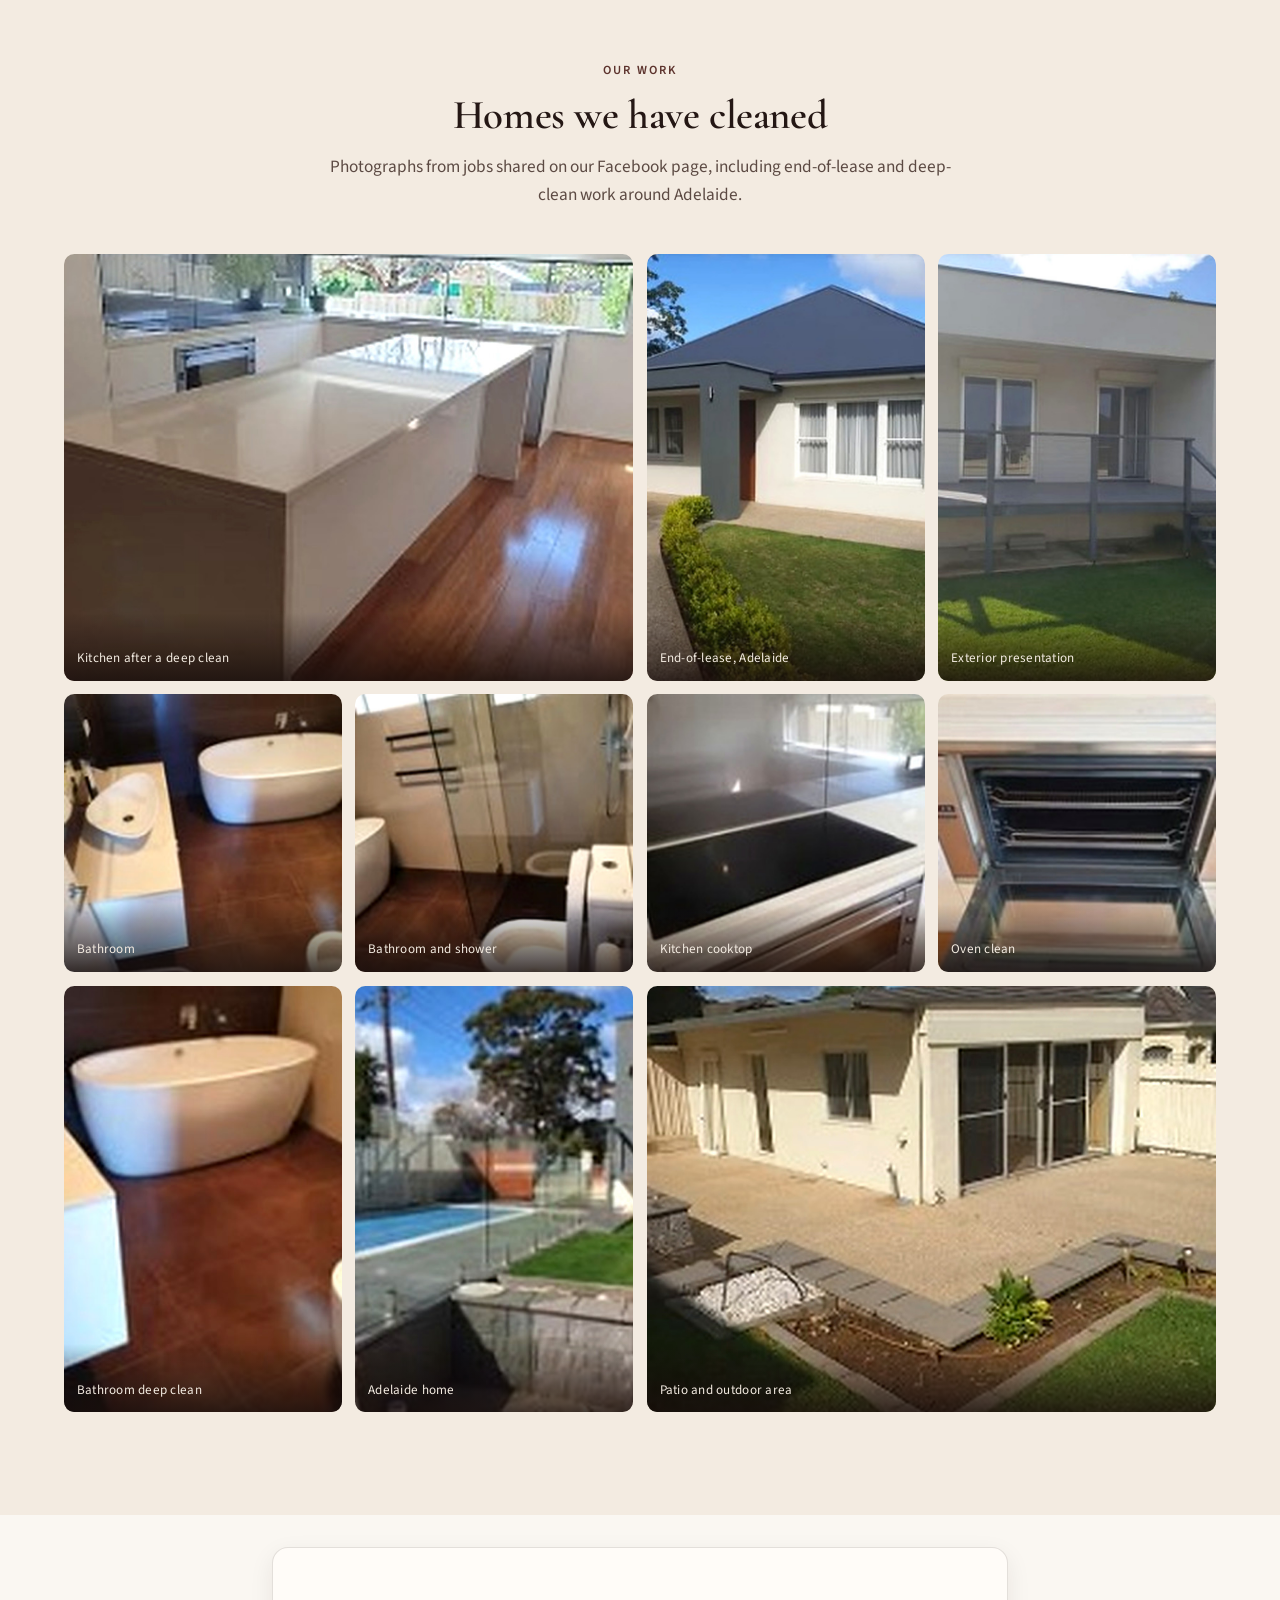
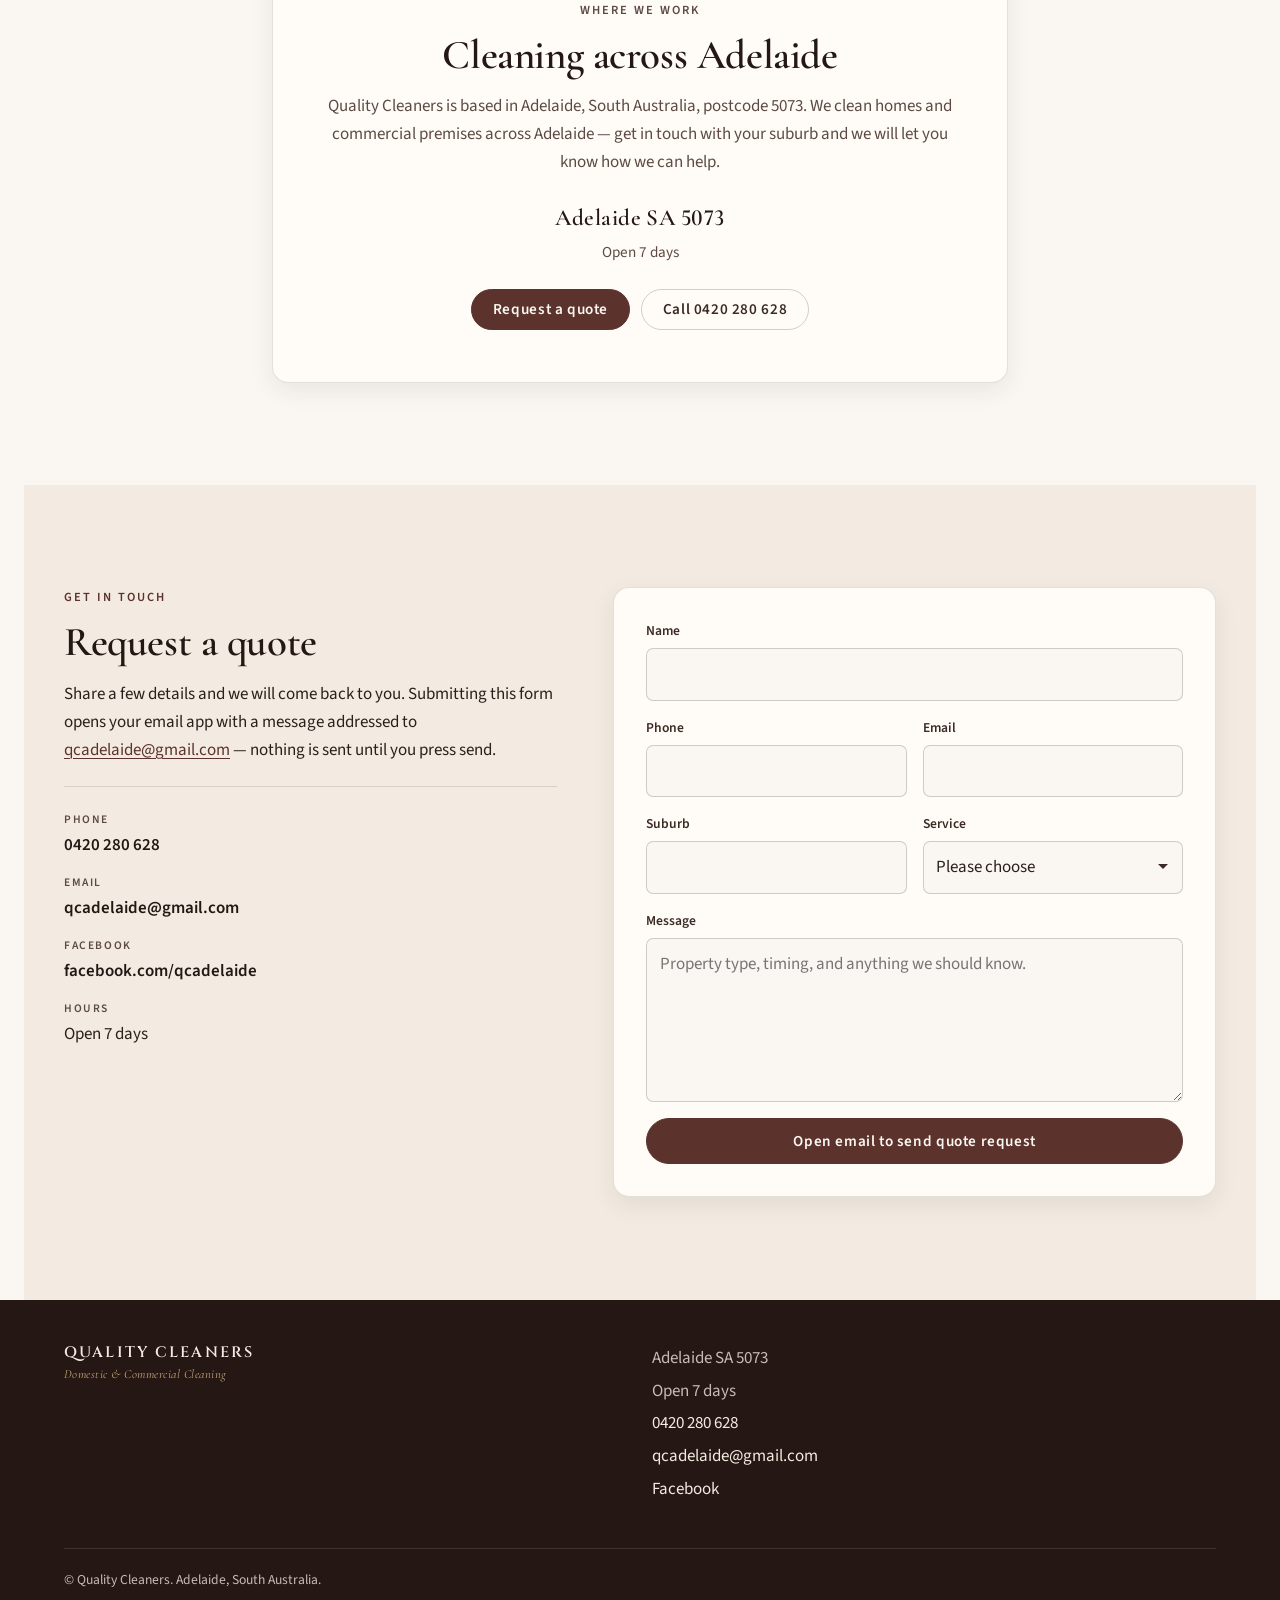
==== commit 03561484: "Remove Adelaide from the top navigation The service-area section stays on the home page; the region " ====
--- a/index.html
+++ b/index.html
@@ -86,7 +86,6 @@
         <a href="#why-us">Why us</a>
         <a href="#end-of-lease">End of lease</a>
         <a href="#gallery">Gallery</a>
-        <a href="#service-area">Adelaide</a>
         <a href="#quote">Get a quote</a>
       </nav>
       <a class="btn btn-call" href="tel:+61420280628">
--- a/css/styles.css
+++ b/css/styles.css
@@ -541,6 +541,7 @@
   height: 100%;
   object-fit: contain;
   background: #1a100e;
+  pointer-events: none;
 }
 .video-frame video[hidden] { display: none; }
 .video-placeholder {
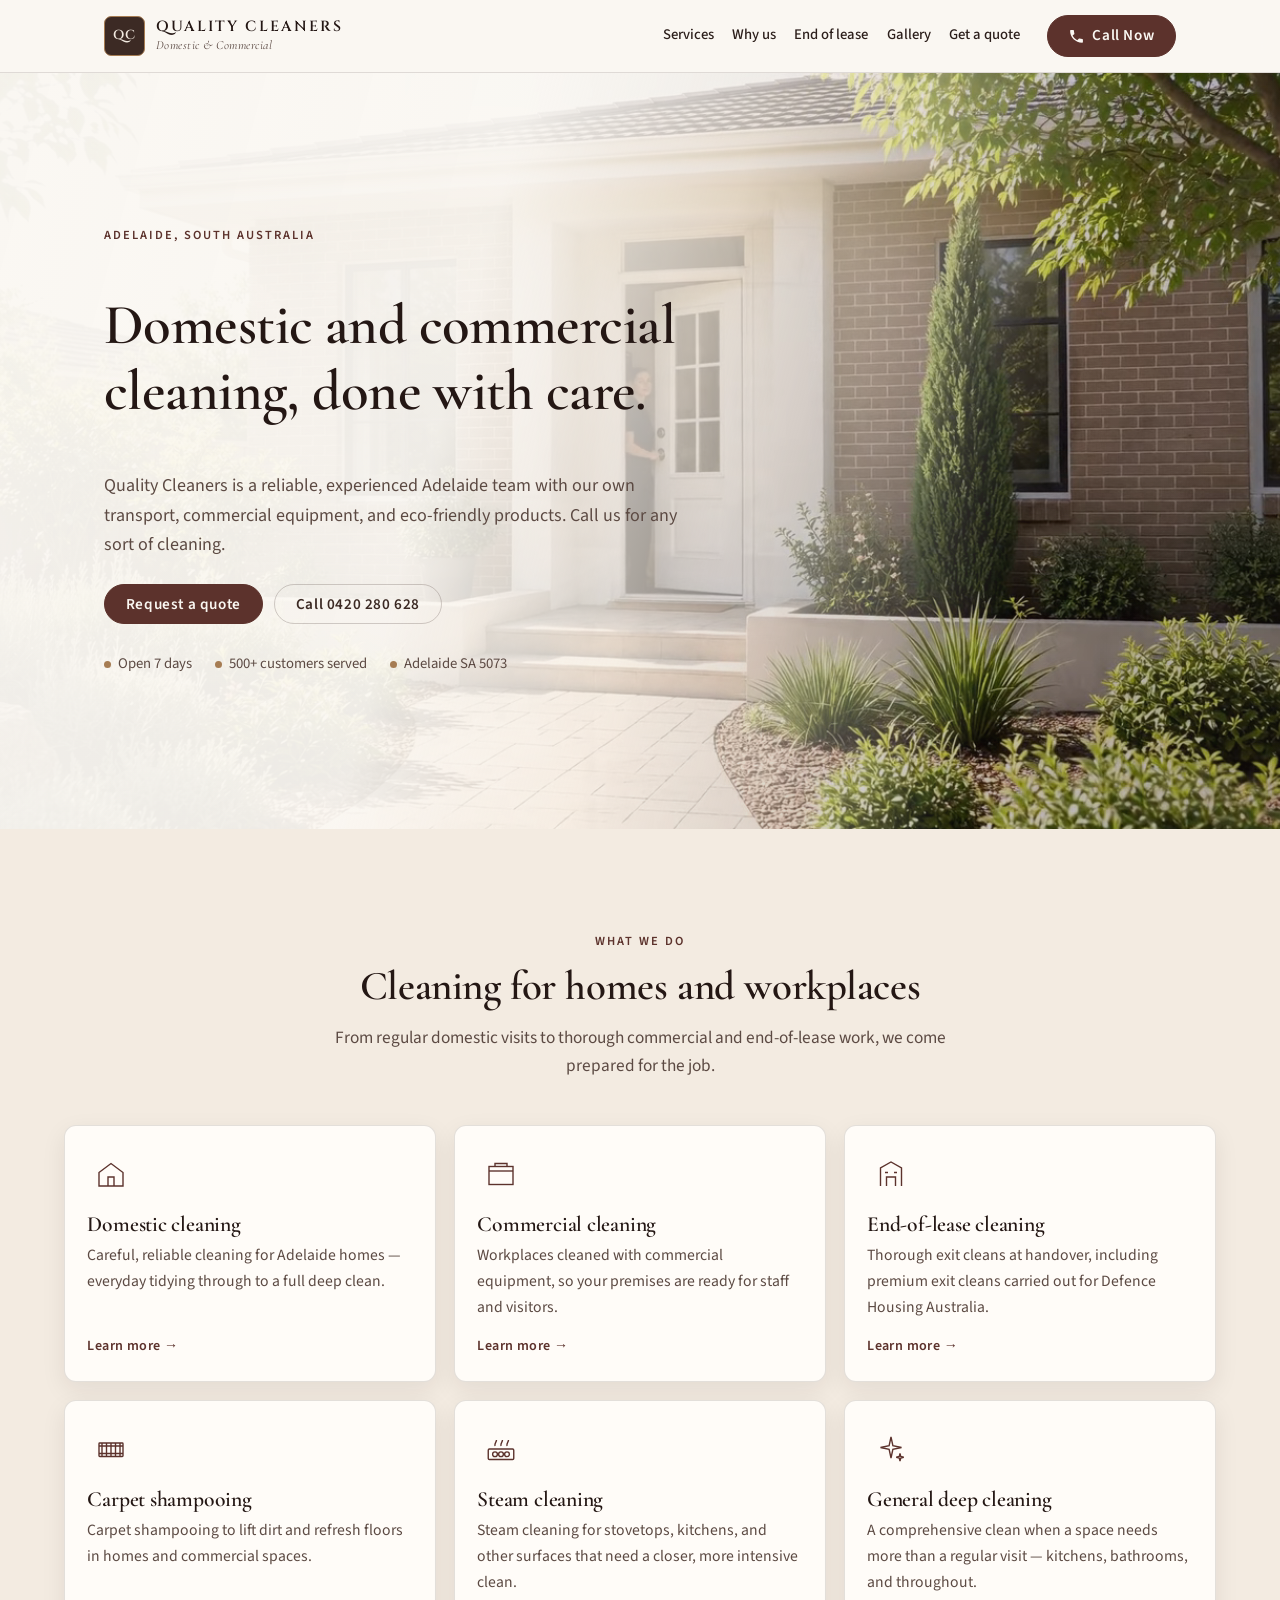
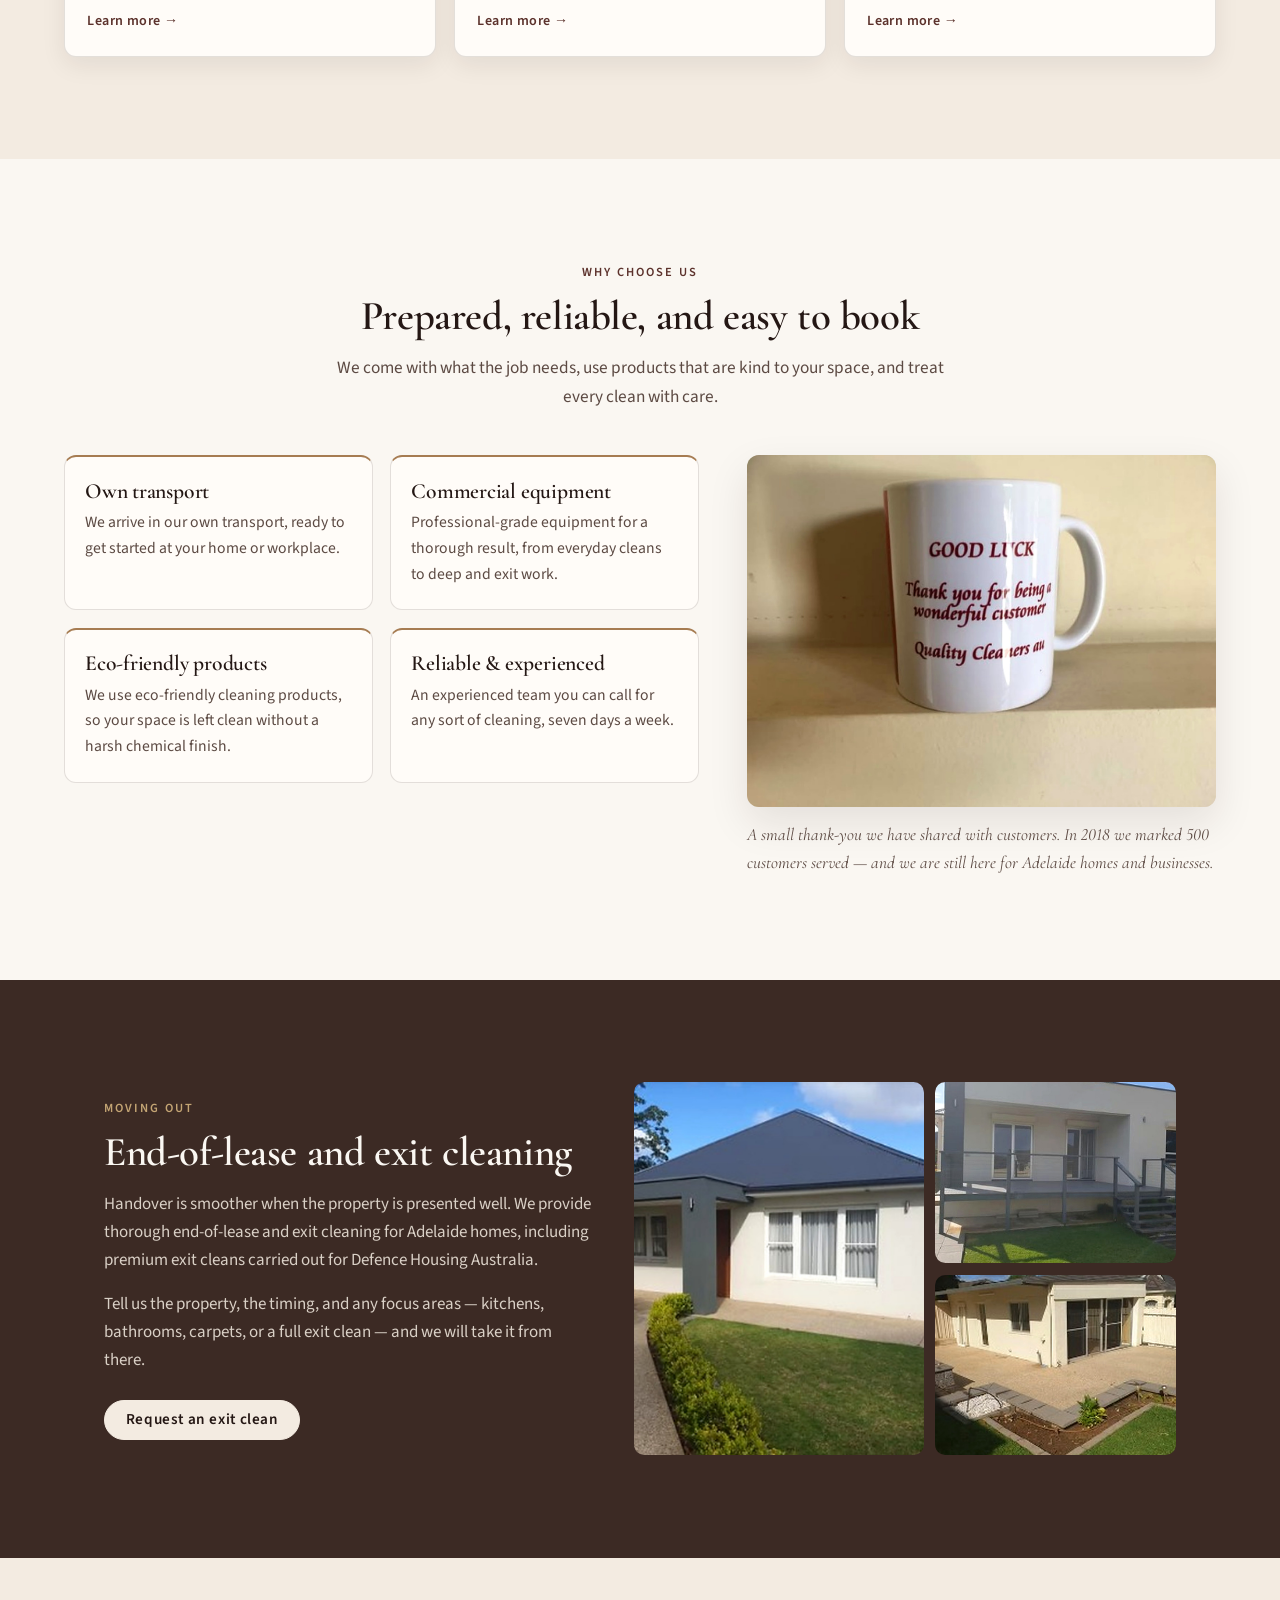
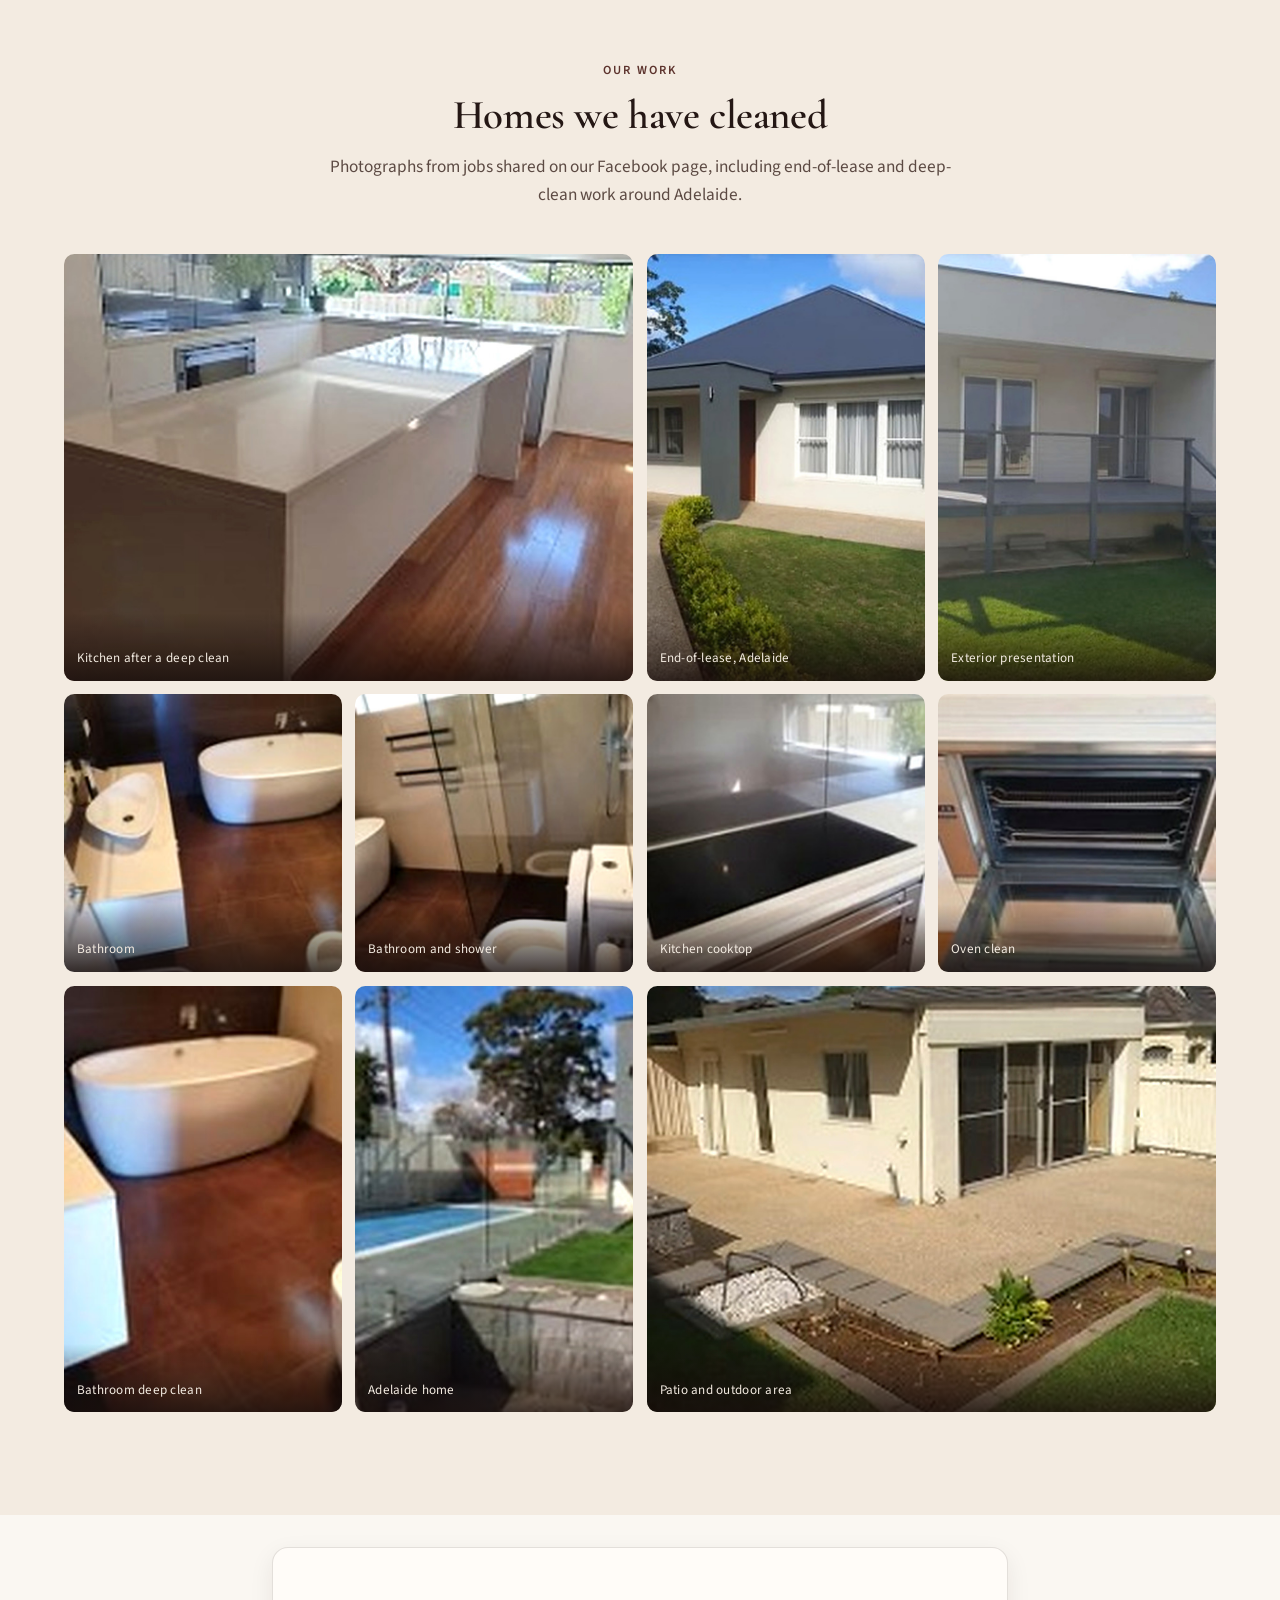
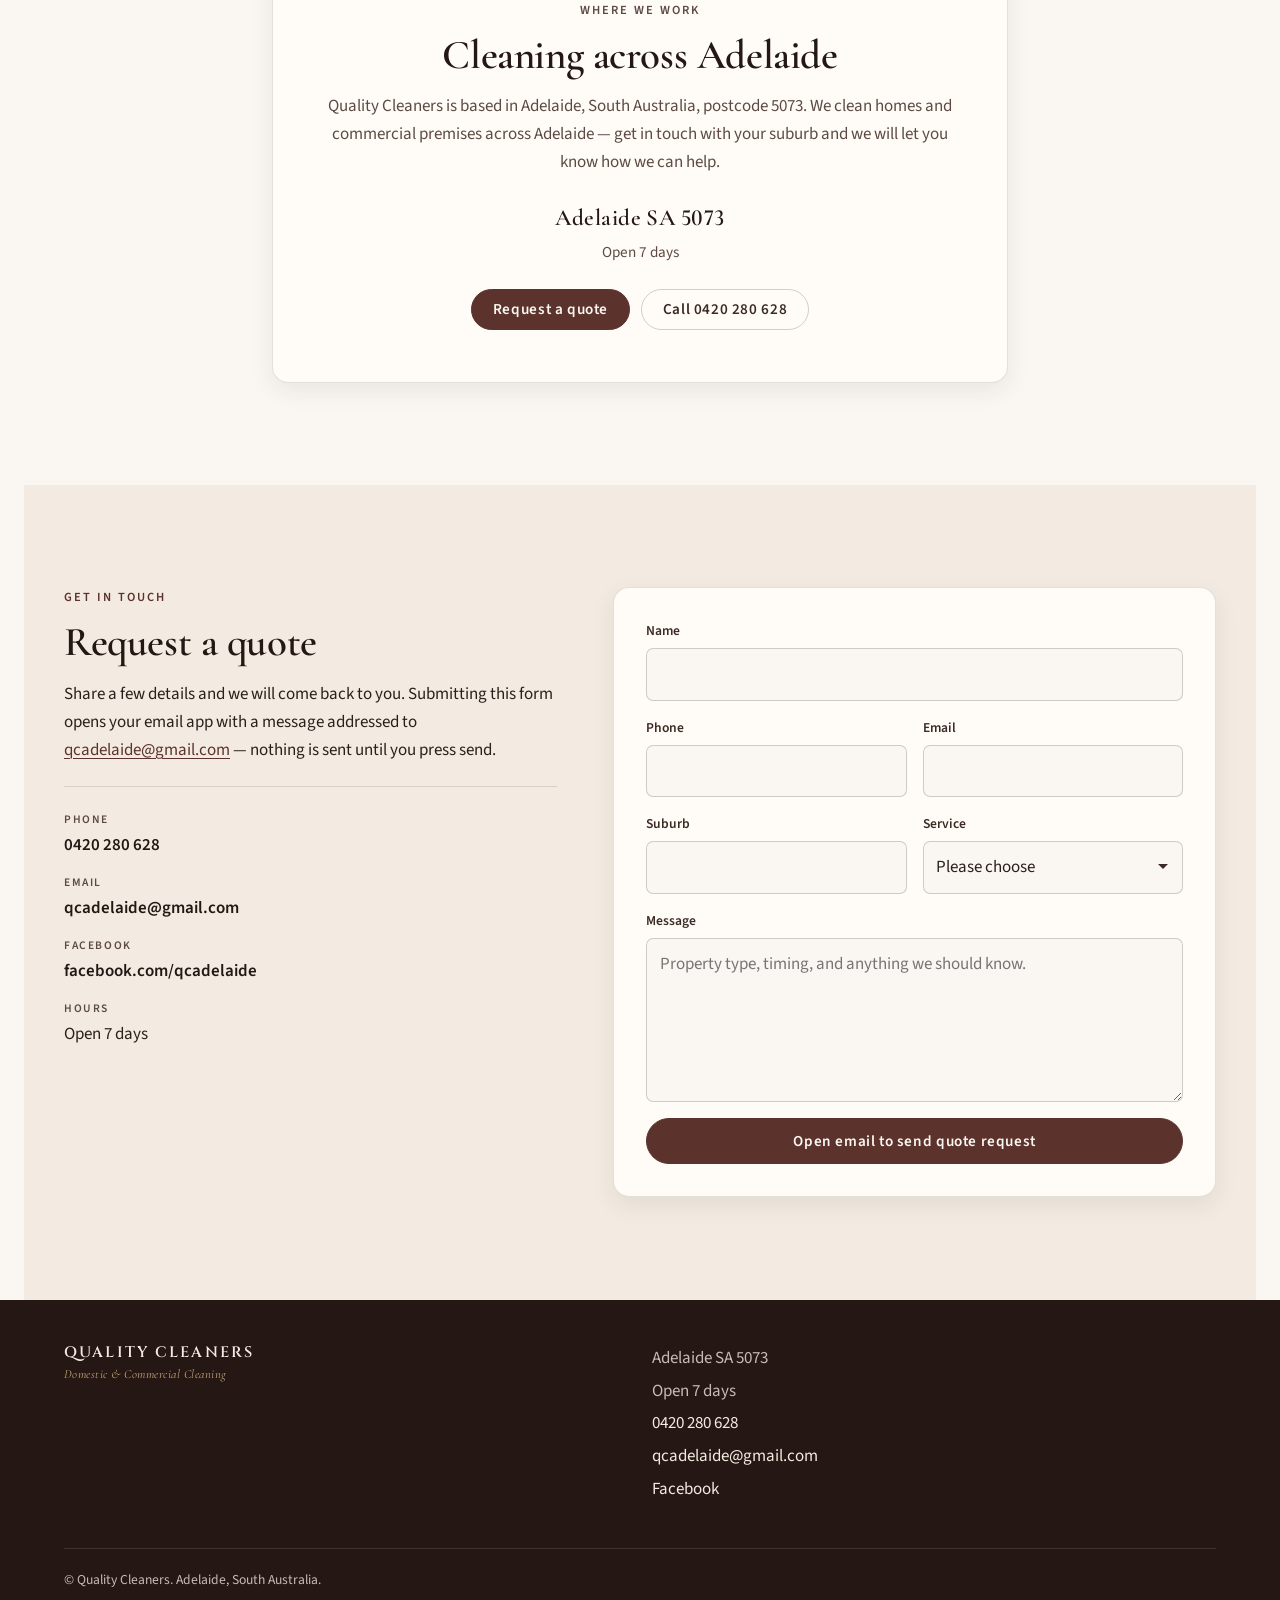
==== commit 565a92ad: "Replace the homepage hero with two cleaners in the kitchen Crop the new 1920×1088 clip to 1920×1080," ====
--- a/index.html
+++ b/index.html
@@ -102,8 +102,8 @@
     <section class="hero" aria-labelledby="hero-title">
       <div class="hero-media" aria-hidden="true">
         <video autoplay muted loop playsinline preload="metadata" poster="images/hero-poster.jpg" tabindex="-1">
-          <source src="videos/hero.mp4" type="video/mp4">
-          <source src="videos/hero.webm" type="video/webm">
+          <source src="videos/hero.mp4?v=2" type="video/mp4">
+          <source src="videos/hero.webm?v=2" type="video/webm">
         </video>
       </div>
       <div class="hero-overlay" aria-hidden="true"></div>
